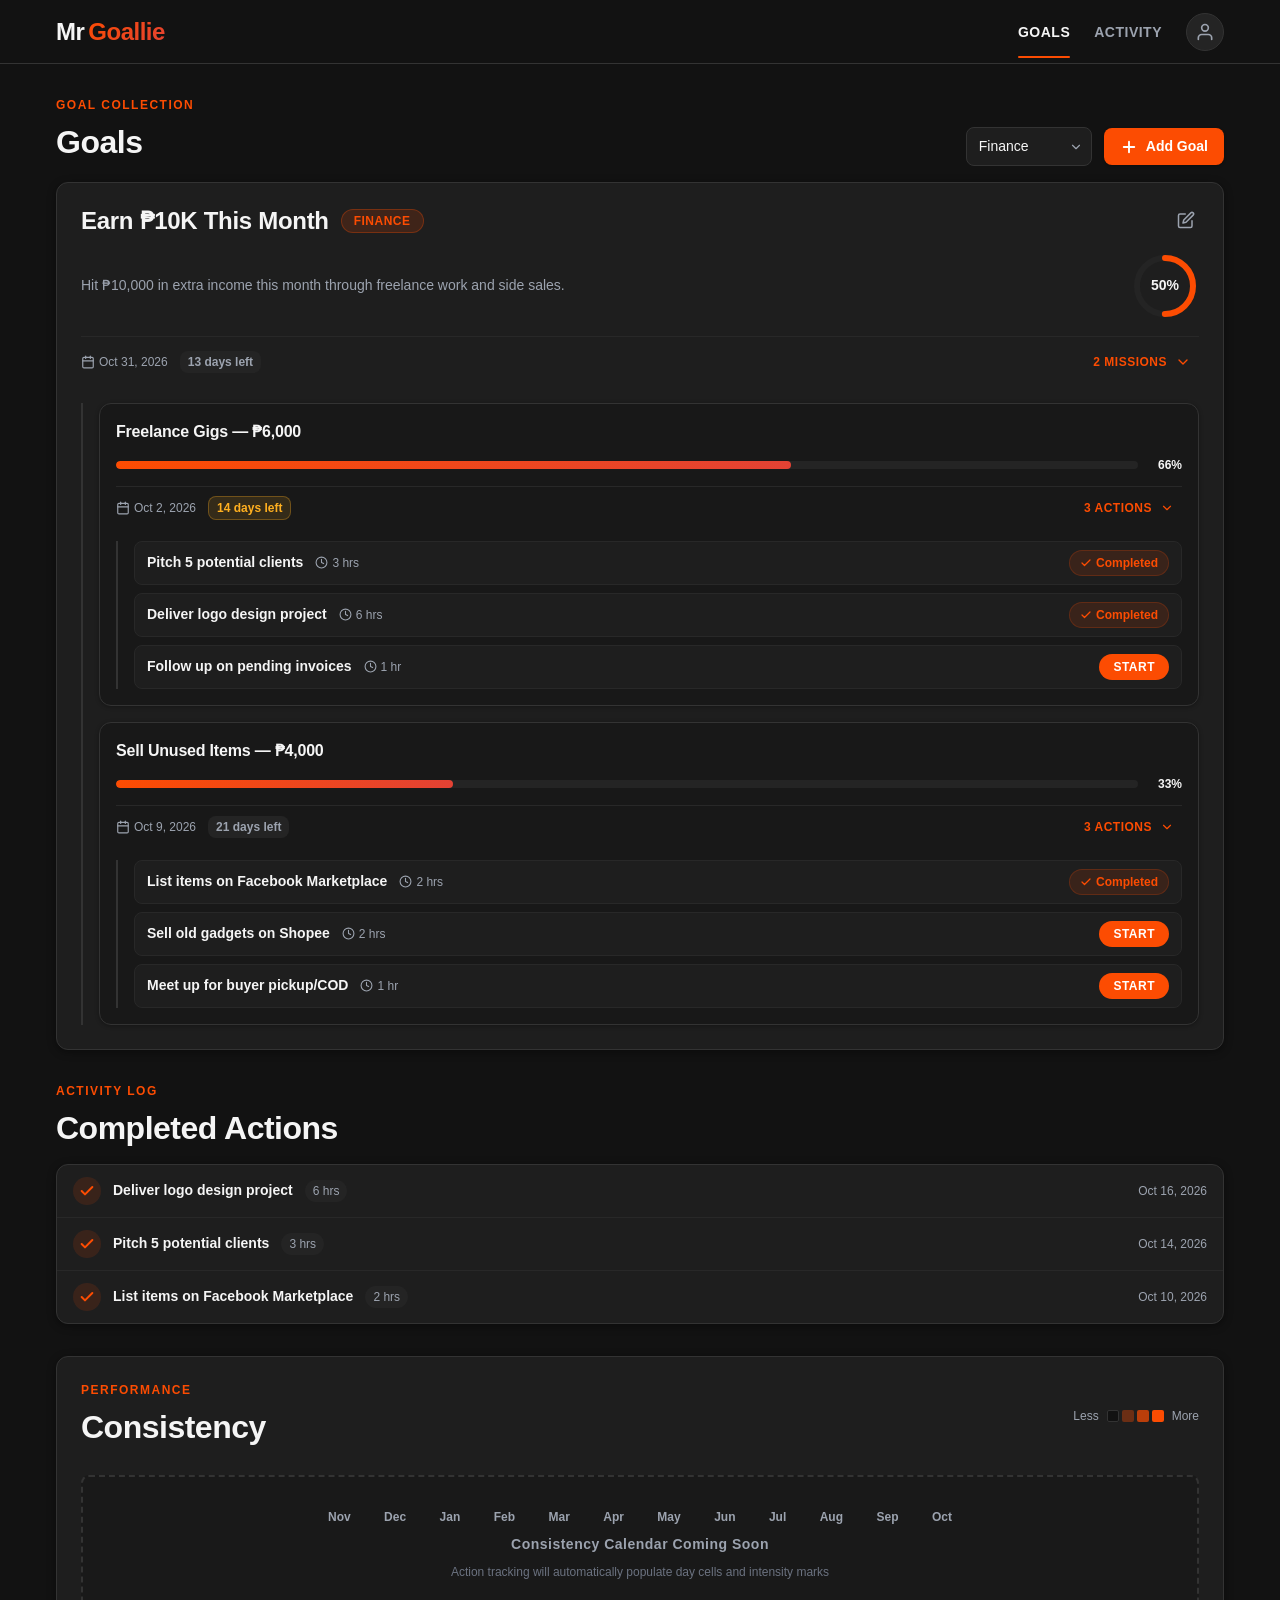
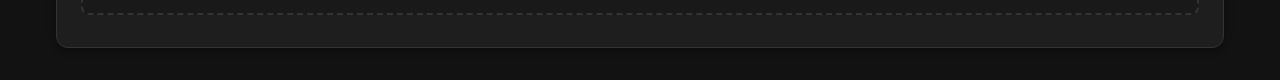
==== index.html @ 3c05c083 "Initial Commit: Vibe Coded UI Design using Antigravity" ====
<!DOCTYPE html>
<html lang="en">
<head>
  <meta charset="UTF-8">
  <meta name="viewport" content="width=device-width, initial-scale=1.0">
  <title>Mr Goallie — Athletic Goal Tracking &amp; Planning</title>
  <link rel="stylesheet" href="css/styles.css">
</head>
<body>

  <!-- Top Sticky Navigation Bar -->
  <header class="site-header">
    <div class="nav-container">
      <a href="index.html" class="brand-logo" aria-label="Mr Goallie Home">
        Mr <span class="brand-gradient">Goallie</span>
      </a>

      <div class="nav-right">
        <nav aria-label="Primary Navigation">
          <ul class="nav-links">
            <li><a href="index.html" class="nav-link active" aria-current="page">Goals</a></li>
            <li><a href="#activity-section" class="nav-link">Activity</a></li>
          </ul>
        </nav>
        <a href="#profile" class="profile-btn" aria-label="User Profile">
          <svg width="20" height="20" viewBox="0 0 24 24" fill="none" stroke="currentColor" stroke-width="2" stroke-linecap="round" stroke-linejoin="round" aria-hidden="true">
            <path d="M20 21v-2a4 4 0 0 0-4-4H8a4 4 0 0 0-4 4v2"></path>
            <circle cx="12" cy="7" r="4"></circle>
          </svg>
        </a>
      </div>
    </div>
  </header>

  <main class="main-layout">
    
    <!-- 1. Goal Collection Section -->
    <section class="goals-section" aria-labelledby="goals-heading">
      <div class="section-header-row">
        <div class="header-left">
          <span class="section-tag">Goal Collection</span>
          <h1 id="goals-heading" class="section-title">Goals</h1>
        </div>

        <div class="filter-actions-row">
          <div class="category-select-wrapper">
            <label for="category-filter" class="visually-hidden">Filter by Category</label>
            <select id="category-filter" class="category-select" aria-label="Filter goals by category">
              <option value="all">All Categories</option>
              <option value="health">Health</option>
              <option value="career">Career</option>
              <option value="finance" selected>Finance</option>
              <option value="learning">Learning</option>
              <option value="personal">Personal</option>
            </select>
          </div>

          <a href="goalForm.html" class="btn-primary">
            <svg width="18" height="18" viewBox="0 0 24 24" fill="none" stroke="currentColor" stroke-width="2.5" stroke-linecap="round" stroke-linejoin="round" aria-hidden="true">
              <line x1="12" y1="5" x2="12" y2="19"></line>
              <line x1="5" y1="12" x2="19" y2="12"></line>
            </svg>
            <span>Add Goal</span>
          </a>
        </div>
      </div>

      <!-- Goals Responsive Grid -->
      <div class="goals-grid">

        <!-- MOCKUP DATA START — remove this block when real goal data is wired up -->
        <article class="goal-card mock-data" aria-labelledby="mock-goal-title">
          <!-- Top Row: Title, Category pill, Edit pencil -->
          <div class="goal-card-header">
            <div class="goal-title-group">
              <h2 id="mock-goal-title" class="goal-title">Earn ₱10K This Month</h2>
              <span class="category-pill">Finance</span>
            </div>
            <a href="goalForm.html" class="icon-btn" aria-label="Edit goal 'Earn ₱10K This Month'">
              <svg width="18" height="18" viewBox="0 0 24 24" fill="none" stroke="currentColor" stroke-width="2" stroke-linecap="round" stroke-linejoin="round" aria-hidden="true">
                <path d="M11 4H4a2 2 0 0 0-2 2v14a2 2 0 0 0 2 2h14a2 2 0 0 0 2-2v-7"></path>
                <path d="M18.5 2.5a2.121 2.121 0 0 1 3 3L12 15l-4 1 1-4 9.5-9.5z"></path>
              </svg>
            </a>
          </div>

          <!-- Middle Row: Description & Circular Progress Ring (50%) -->
          <div class="goal-card-body">
            <p class="goal-description">
              Hit ₱10,000 in extra income this month through freelance work and side sales.
            </p>
            <div class="progress-ring-container" aria-label="Goal progress: 50%">
              <svg class="progress-ring-svg" viewBox="0 0 68 68" aria-hidden="true">
                <circle class="progress-ring-track" cx="34" cy="34" r="28"></circle>
                <!-- Circumference = 2 * PI * 28 = ~175.929; 50% dashoffset = 87.96 -->
                <circle class="progress-ring-fill" cx="34" cy="34" r="28" stroke-dasharray="175.93" stroke-dashoffset="87.96"></circle>
              </svg>
              <span class="progress-ring-text">50%</span>
            </div>
          </div>

          <!-- Bottom Row: Meta (Deadline, Days Remaining, Expand Toggle) -->
          <div class="goal-card-footer">
            <div class="meta-group">
              <span class="meta-item">
                <svg width="14" height="14" viewBox="0 0 24 24" fill="none" stroke="currentColor" stroke-width="2" stroke-linecap="round" stroke-linejoin="round" aria-hidden="true">
                  <rect x="3" y="4" width="18" height="18" rx="2" ry="2"></rect>
                  <line x1="16" y1="2" x2="16" y2="6"></line>
                  <line x1="8" y1="2" x2="8" y2="6"></line>
                  <line x1="3" y1="10" x2="21" y2="10"></line>
                </svg>
                <span>Oct 31, 2026</span>
              </span>
              <span class="badge-days">13 days left</span>
            </div>

            <button type="button" class="expand-toggle-btn" data-toggle="goal-1-missions" aria-expanded="true" aria-controls="goal-1-missions">
              <span>2 Missions</span>
              <svg width="16" height="16" viewBox="0 0 24 24" fill="none" stroke="currentColor" stroke-width="2" stroke-linecap="round" stroke-linejoin="round" aria-hidden="true">
                <polyline points="6 9 12 15 18 9"></polyline>
              </svg>
            </button>
          </div>

          <!-- Nested Missions Container (Indented, connecting left border) -->
          <div id="goal-1-missions" class="missions-container expandable expanded">

            <!-- Mission 1 Card (Medium Size) -->
            <div class="mission-card" aria-labelledby="mission-1-title">
              <div class="mission-header">
                <h3 id="mission-1-title" class="mission-title">Freelance Gigs — ₱6,000</h3>
              </div>

              <!-- Linear Progress Bar (66%) -->
              <div class="progress-bar-container" aria-label="Mission progress: 66%">
                <div class="progress-track" role="progressbar" aria-valuenow="66" aria-valuemin="0" aria-valuemax="100">
                  <div class="progress-fill" style="width: 66%;"></div>
                </div>
                <span class="progress-percent-label">66%</span>
              </div>

              <div class="mission-footer">
                <div class="meta-group">
                  <span class="meta-item">
                    <svg width="14" height="14" viewBox="0 0 24 24" fill="none" stroke="currentColor" stroke-width="2" stroke-linecap="round" stroke-linejoin="round" aria-hidden="true">
                      <rect x="3" y="4" width="18" height="18" rx="2" ry="2"></rect>
                      <line x1="16" y1="2" x2="16" y2="6"></line>
                      <line x1="8" y1="2" x2="8" y2="6"></line>
                      <line x1="3" y1="10" x2="21" y2="10"></line>
                    </svg>
                    <span>Oct 2, 2026</span>
                  </span>
                  <span class="badge-days warning">14 days left</span>
                </div>

                <button type="button" class="expand-toggle-btn" data-toggle="mission-1-actions" aria-expanded="true" aria-controls="mission-1-actions">
                  <span>3 Actions</span>
                  <svg width="14" height="14" viewBox="0 0 24 24" fill="none" stroke="currentColor" stroke-width="2" stroke-linecap="round" stroke-linejoin="round" aria-hidden="true">
                    <polyline points="6 9 12 15 18 9"></polyline>
                  </svg>
                </button>
              </div>

              <!-- Actions Container nested under Mission 1 -->
              <div id="mission-1-actions" class="actions-container expandable expanded">
                
                <!-- Action 1: Completed -->
                <div class="action-card">
                  <div class="action-info">
                    <h4 class="action-title">Pitch 5 potential clients</h4>
                    <span class="action-duration">
                      <svg width="13" height="13" viewBox="0 0 24 24" fill="none" stroke="currentColor" stroke-width="2" stroke-linecap="round" stroke-linejoin="round" aria-hidden="true">
                        <circle cx="12" cy="12" r="10"></circle>
                        <polyline points="12 6 12 12 16 14"></polyline>
                      </svg>
                      <span>3 hrs</span>
                    </span>
                  </div>
                  <div class="action-status-group">
                    <span class="action-completed-pill">
                      <svg width="12" height="12" viewBox="0 0 24 24" fill="none" stroke="currentColor" stroke-width="2.5" stroke-linecap="round" stroke-linejoin="round" aria-hidden="true">
                        <polyline points="20 6 9 17 4 12"></polyline>
                      </svg>
                      <span>Completed</span>
                    </span>
                  </div>
                </div>

                <!-- Action 2: Completed -->
                <div class="action-card">
                  <div class="action-info">
                    <h4 class="action-title">Deliver logo design project</h4>
                    <span class="action-duration">
                      <svg width="13" height="13" viewBox="0 0 24 24" fill="none" stroke="currentColor" stroke-width="2" stroke-linecap="round" stroke-linejoin="round" aria-hidden="true">
                        <circle cx="12" cy="12" r="10"></circle>
                        <polyline points="12 6 12 12 16 14"></polyline>
                      </svg>
                      <span>6 hrs</span>
                    </span>
                  </div>
                  <div class="action-status-group">
                    <span class="action-completed-pill">
                      <svg width="12" height="12" viewBox="0 0 24 24" fill="none" stroke="currentColor" stroke-width="2.5" stroke-linecap="round" stroke-linejoin="round" aria-hidden="true">
                        <polyline points="20 6 9 17 4 12"></polyline>
                      </svg>
                      <span>Completed</span>
                    </span>
                  </div>
                </div>

                <!-- Action 3: Not Started -->
                <div class="action-card">
                  <div class="action-info">
                    <h4 class="action-title">Follow up on pending invoices</h4>
                    <span class="action-duration">
                      <svg width="13" height="13" viewBox="0 0 24 24" fill="none" stroke="currentColor" stroke-width="2" stroke-linecap="round" stroke-linejoin="round" aria-hidden="true">
                        <circle cx="12" cy="12" r="10"></circle>
                        <polyline points="12 6 12 12 16 14"></polyline>
                      </svg>
                      <span>1 hr</span>
                    </span>
                  </div>
                  <div class="action-status-group">
                    <button type="button" class="btn-start-action">Start</button>
                  </div>
                </div>

              </div>
            </div>

            <!-- Mission 2 Card (Medium Size) -->
            <div class="mission-card" aria-labelledby="mission-2-title">
              <div class="mission-header">
                <h3 id="mission-2-title" class="mission-title">Sell Unused Items — ₱4,000</h3>
              </div>

              <!-- Linear Progress Bar (33%) -->
              <div class="progress-bar-container" aria-label="Mission progress: 33%">
                <div class="progress-track" role="progressbar" aria-valuenow="33" aria-valuemin="0" aria-valuemax="100">
                  <div class="progress-fill" style="width: 33%;"></div>
                </div>
                <span class="progress-percent-label">33%</span>
              </div>

              <div class="mission-footer">
                <div class="meta-group">
                  <span class="meta-item">
                    <svg width="14" height="14" viewBox="0 0 24 24" fill="none" stroke="currentColor" stroke-width="2" stroke-linecap="round" stroke-linejoin="round" aria-hidden="true">
                      <rect x="3" y="4" width="18" height="18" rx="2" ry="2"></rect>
                      <line x1="16" y1="2" x2="16" y2="6"></line>
                      <line x1="8" y1="2" x2="8" y2="6"></line>
                      <line x1="3" y1="10" x2="21" y2="10"></line>
                    </svg>
                    <span>Oct 9, 2026</span>
                  </span>
                  <span class="badge-days">21 days left</span>
                </div>

                <button type="button" class="expand-toggle-btn" data-toggle="mission-2-actions" aria-expanded="true" aria-controls="mission-2-actions">
                  <span>3 Actions</span>
                  <svg width="14" height="14" viewBox="0 0 24 24" fill="none" stroke="currentColor" stroke-width="2" stroke-linecap="round" stroke-linejoin="round" aria-hidden="true">
                    <polyline points="6 9 12 15 18 9"></polyline>
                  </svg>
                </button>
              </div>

              <!-- Actions Container nested under Mission 2 -->
              <div id="mission-2-actions" class="actions-container expandable expanded">
                
                <!-- Action 1: Completed -->
                <div class="action-card">
                  <div class="action-info">
                    <h4 class="action-title">List items on Facebook Marketplace</h4>
                    <span class="action-duration">
                      <svg width="13" height="13" viewBox="0 0 24 24" fill="none" stroke="currentColor" stroke-width="2" stroke-linecap="round" stroke-linejoin="round" aria-hidden="true">
                        <circle cx="12" cy="12" r="10"></circle>
                        <polyline points="12 6 12 12 16 14"></polyline>
                      </svg>
                      <span>2 hrs</span>
                    </span>
                  </div>
                  <div class="action-status-group">
                    <span class="action-completed-pill">
                      <svg width="12" height="12" viewBox="0 0 24 24" fill="none" stroke="currentColor" stroke-width="2.5" stroke-linecap="round" stroke-linejoin="round" aria-hidden="true">
                        <polyline points="20 6 9 17 4 12"></polyline>
                      </svg>
                      <span>Completed</span>
                    </span>
                  </div>
                </div>

                <!-- Action 2: Not Started -->
                <div class="action-card">
                  <div class="action-info">
                    <h4 class="action-title">Sell old gadgets on Shopee</h4>
                    <span class="action-duration">
                      <svg width="13" height="13" viewBox="0 0 24 24" fill="none" stroke="currentColor" stroke-width="2" stroke-linecap="round" stroke-linejoin="round" aria-hidden="true">
                        <circle cx="12" cy="12" r="10"></circle>
                        <polyline points="12 6 12 12 16 14"></polyline>
                      </svg>
                      <span>2 hrs</span>
                    </span>
                  </div>
                  <div class="action-status-group">
                    <button type="button" class="btn-start-action">Start</button>
                  </div>
                </div>

                <!-- Action 3: Not Started -->
                <div class="action-card">
                  <div class="action-info">
                    <h4 class="action-title">Meet up for buyer pickup/COD</h4>
                    <span class="action-duration">
                      <svg width="13" height="13" viewBox="0 0 24 24" fill="none" stroke="currentColor" stroke-width="2" stroke-linecap="round" stroke-linejoin="round" aria-hidden="true">
                        <circle cx="12" cy="12" r="10"></circle>
                        <polyline points="12 6 12 12 16 14"></polyline>
                      </svg>
                      <span>1 hr</span>
                    </span>
                  </div>
                  <div class="action-status-group">
                    <button type="button" class="btn-start-action">Start</button>
                  </div>
                </div>

              </div>
            </div>

          </div>
        </article>
        <!-- MOCKUP DATA END -->

      </div>
    </section>

    <!-- 2. Action Collection / Activity Log Section -->
    <section id="activity-section" class="activity-section" aria-labelledby="activity-heading">
      <div class="header-left">
        <span class="section-tag">Activity Log</span>
        <h2 id="activity-heading" class="section-title">Completed Actions</h2>
      </div>

      <div class="activity-list" role="list">
        <!-- 1. Deliver logo design project -->
        <div class="activity-row" role="listitem">
          <div class="activity-left">
            <span class="activity-icon" aria-hidden="true">
              <svg width="16" height="16" viewBox="0 0 24 24" fill="none" stroke="currentColor" stroke-width="3" stroke-linecap="round" stroke-linejoin="round">
                <polyline points="20 6 9 17 4 12"></polyline>
              </svg>
            </span>
            <span class="activity-title">Deliver logo design project</span>
            <span class="activity-duration-badge">6 hrs</span>
          </div>
          <time class="activity-date" datetime="2026-10-16">Oct 16, 2026</time>
        </div>

        <!-- 2. Pitch 5 potential clients -->
        <div class="activity-row" role="listitem">
          <div class="activity-left">
            <span class="activity-icon" aria-hidden="true">
              <svg width="16" height="16" viewBox="0 0 24 24" fill="none" stroke="currentColor" stroke-width="3" stroke-linecap="round" stroke-linejoin="round">
                <polyline points="20 6 9 17 4 12"></polyline>
              </svg>
            </span>
            <span class="activity-title">Pitch 5 potential clients</span>
            <span class="activity-duration-badge">3 hrs</span>
          </div>
          <time class="activity-date" datetime="2026-10-14">Oct 14, 2026</time>
        </div>

        <!-- 3. List items on Facebook Marketplace -->
        <div class="activity-row" role="listitem">
          <div class="activity-left">
            <span class="activity-icon" aria-hidden="true">
              <svg width="16" height="16" viewBox="0 0 24 24" fill="none" stroke="currentColor" stroke-width="3" stroke-linecap="round" stroke-linejoin="round">
                <polyline points="20 6 9 17 4 12"></polyline>
              </svg>
            </span>
            <span class="activity-title">List items on Facebook Marketplace</span>
            <span class="activity-duration-badge">2 hrs</span>
          </div>
          <time class="activity-date" datetime="2026-10-10">Oct 10, 2026</time>
        </div>
      </div>
    </section>

    <!-- 3. Consistency Calendar (Empty Placeholder Frame & Legend) -->
    <section class="calendar-section" aria-labelledby="calendar-heading">
      <div class="calendar-card">
        <div class="calendar-header-row">
          <div class="header-left">
            <span class="section-tag">Performance</span>
            <h2 id="calendar-heading" class="section-title">Consistency</h2>
          </div>

          <div class="calendar-legend" aria-label="Consistency intensity scale">
            <span>Less</span>
            <div class="legend-scale" aria-hidden="true">
              <span class="legend-box intensity-0" title="0 actions"></span>
              <span class="legend-box intensity-1" title="1 action"></span>
              <span class="legend-box intensity-2" title="2-3 actions"></span>
              <span class="legend-box intensity-3" title="4+ actions"></span>
            </div>
            <span>More</span>
          </div>
        </div>

        <!-- Empty Placeholder Container -->
        <div class="calendar-placeholder-container">
          <div class="calendar-placeholder-frame">
            <div class="calendar-months-mock" aria-hidden="true">
              <span>Nov</span>
              <span>Dec</span>
              <span>Jan</span>
              <span>Feb</span>
              <span>Mar</span>
              <span>Apr</span>
              <span>May</span>
              <span>Jun</span>
              <span>Jul</span>
              <span>Aug</span>
              <span>Sep</span>
              <span>Oct</span>
            </div>
            <p class="calendar-placeholder-text">Consistency Calendar Coming Soon</p>
            <p class="calendar-placeholder-subtext">Action tracking will automatically populate day cells and intensity marks</p>
          </div>
        </div>
      </div>
    </section>

  </main>

</body>
</html>
---- css/styles.css ----
/* ==========================================================================
   Mr Goallie — Design System & Stylesheet
   Strava-inspired athletic, data-forward dark UI
   ========================================================================== */

:root {
  /* Colors */
  --bg-color: #121212;
  --surface-card: #1E1E1E;
  --surface-nested: #181818;
  --surface-nested-subtle: #242424;
  --surface-input: #161616;
  --surface-hover: #262626;

  --color-primary: #FC4C02;
  --color-primary-accent: #E34234;
  --color-primary-glow: rgba(252, 76, 2, 0.25);
  
  --color-text-primary: #F5F5F5;
  --color-text-muted: #9CA3AF;
  --color-border: #333333;
  --color-border-subtle: #282828;
  --color-warning: #FFB020;
  --color-warning-bg: rgba(255, 176, 32, 0.12);
  --color-success: #FC4C02;
  --color-success-bg: rgba(252, 76, 2, 0.12);

  /* Typography */
  --font-stack: -apple-system, "Segoe UI", Roboto, Helvetica, Arial, sans-serif;
  --text-xs: 12px;
  --text-sm: 14px;
  --text-base: 16px;
  --text-lg: 20px;
  --text-xl: 24px;
  --text-2xl: 32px;

  /* Spacing */
  --space-1: 4px;
  --space-2: 8px;
  --space-3: 12px;
  --space-4: 16px;
  --space-6: 24px;
  --space-8: 32px;

  /* Radii */
  --radius-sm: 8px;
  --radius-md: 12px;
  --radius-full: 999px;

  /* Elevation */
  --card-shadow: 0 2px 8px rgba(0, 0, 0, 0.4);
  --focus-ring: 0 0 0 2px #121212, 0 0 0 4px #FC4C02;
}

/* --------------------------------------------------------------------------
   Modern Reset & Base Styles
   -------------------------------------------------------------------------- */
*, *::before, *::after {
  box-sizing: border-box;
  margin: 0;
  padding: 0;
}

html {
  font-size: 16px;
  color-scheme: dark;
  scroll-behavior: smooth;
}

body {
  min-height: 100vh;
  background-color: var(--bg-color);
  color: var(--color-text-primary);
  font-family: var(--font-stack);
  font-size: var(--text-base);
  line-height: 1.5;
  -webkit-font-smoothing: antialiased;
  -moz-osx-font-smoothing: grayscale;
}

a {
  color: inherit;
  text-decoration: none;
}

button, input, select, textarea {
  font: inherit;
  color: inherit;
}

button {
  cursor: pointer;
  border: none;
  background: none;
}

/* Accessible hidden utility */
.visually-hidden {
  position: absolute !important;
  width: 1px !important;
  height: 1px !important;
  padding: 0 !important;
  margin: -1px !important;
  overflow: hidden !important;
  clip: rect(0, 0, 0, 0) !important;
  white-space: nowrap !important;
  border: 0 !important;
}

/* --------------------------------------------------------------------------
   Header & Sticky Nav Bar (~64px)
   -------------------------------------------------------------------------- */
.site-header {
  position: sticky;
  top: 0;
  z-index: 100;
  height: 64px;
  background-color: #121212;
  border-bottom: 1px solid var(--color-border);
  display: flex;
  align-items: center;
}

.nav-container {
  width: 100%;
  max-width: 1200px;
  margin: 0 auto;
  padding: 0 var(--space-4);
  display: flex;
  align-items: center;
  justify-content: space-between;
}

.brand-logo {
  font-size: var(--text-xl);
  font-weight: 800;
  letter-spacing: -0.5px;
  color: var(--color-text-primary);
  display: flex;
  align-items: center;
  gap: 4px;
}

.brand-gradient {
  background: linear-gradient(135deg, var(--color-primary), var(--color-primary-accent));
  -webkit-background-clip: text;
  -webkit-text-fill-color: transparent;
}

.nav-right {
  display: flex;
  align-items: center;
  gap: var(--space-6);
}

.nav-links {
  display: flex;
  align-items: center;
  gap: var(--space-6);
  list-style: none;
}

.nav-link {
  font-size: var(--text-sm);
  font-weight: 600;
  color: var(--color-text-muted);
  text-transform: uppercase;
  letter-spacing: 0.5px;
  padding: var(--space-2) 0;
  position: relative;
  transition: color 0.15s ease;
}

.nav-link:hover {
  color: var(--color-text-primary);
}

.nav-link.active {
  color: var(--color-text-primary);
}

.nav-link.active::after {
  content: "";
  position: absolute;
  bottom: -10px;
  left: 0;
  right: 0;
  height: 2px;
  background-color: var(--color-primary);
  border-radius: var(--radius-full);
}

.profile-btn {
  display: inline-flex;
  align-items: center;
  justify-content: center;
  width: 38px;
  height: 38px;
  border-radius: var(--radius-full);
  background-color: var(--surface-nested-subtle);
  border: 1px solid var(--color-border);
  color: var(--color-text-muted);
  transition: border-color 0.15s ease, color 0.15s ease;
}

.profile-btn:hover {
  border-color: var(--color-primary);
  color: var(--color-text-primary);
}

/* --------------------------------------------------------------------------
   Layout & Dashboard Container
   -------------------------------------------------------------------------- */
.main-layout {
  max-width: 1200px;
  margin: 0 auto;
  padding: var(--space-8) var(--space-4) var(--space-8);
  display: flex;
  flex-direction: column;
  gap: var(--space-8);
}

/* Section Header Typography */
.section-tag {
  font-size: var(--text-xs);
  font-weight: 700;
  text-transform: uppercase;
  letter-spacing: 1.5px;
  color: var(--color-primary);
  margin-bottom: var(--space-1);
}

.section-title {
  font-size: var(--text-2xl);
  font-weight: 800;
  letter-spacing: -0.5px;
  color: var(--color-text-primary);
}

/* --------------------------------------------------------------------------
   Goal Collection Section & Filters
   -------------------------------------------------------------------------- */
.goals-section {
  display: flex;
  flex-direction: column;
  gap: var(--space-4);
}

.section-header-row {
  display: flex;
  align-items: flex-end;
  justify-content: space-between;
  gap: var(--space-4);
  flex-wrap: wrap;
}

.header-left {
  display: flex;
  flex-direction: column;
}

.filter-actions-row {
  display: flex;
  align-items: center;
  gap: var(--space-3);
  flex-wrap: wrap;
}

.category-select-wrapper {
  position: relative;
  display: inline-block;
}

.category-select {
  background-color: var(--surface-card);
  border: 1px solid var(--color-border);
  color: var(--color-text-primary);
  font-size: var(--text-sm);
  font-weight: 500;
  padding: 8px var(--space-6) 8px var(--space-3);
  border-radius: var(--radius-sm);
  outline: none;
  appearance: none;
  background-image: url("data:image/svg+xml,%3Csvg xmlns='http://www.w3.org/2000/svg' width='16' height='16' viewBox='0 0 24 24' fill='none' stroke='%239CA3AF' stroke-width='2' stroke-linecap='round' stroke-linejoin='round'%3E%3Cpolyline points='6 9 12 15 18 9'%3E%3C/polyline%3E%3C/svg%3E");
  background-repeat: no-repeat;
  background-position: right 8px center;
  background-size: 14px;
  cursor: pointer;
  transition: border-color 0.15s ease;
}

.category-select:focus {
  border-color: var(--color-primary);
}

/* Primary Button */
.btn-primary {
  display: inline-flex;
  align-items: center;
  justify-content: center;
  gap: var(--space-2);
  background-color: var(--color-primary);
  color: #FFFFFF;
  font-size: var(--text-sm);
  font-weight: 700;
  padding: 8px var(--space-4);
  border-radius: var(--radius-sm);
  text-decoration: none;
  box-shadow: 0 1px 3px rgba(0,0,0,0.3);
  transition: background-color 0.15s ease, transform 0.1s ease;
}

.btn-primary:hover {
  background-color: var(--color-primary-accent);
}

.btn-primary:active {
  transform: scale(0.98);
}

/* Goals Grid */
.goals-grid {
  display: grid;
  grid-template-columns: 1fr;
  gap: var(--space-6);
}

/* --------------------------------------------------------------------------
   Card Hierarchy: Goal -> Mission -> Action
   Decreasing card size, padding, weight and indented connecting line
   -------------------------------------------------------------------------- */

/* 1. Goal Card (Largest) */
.goal-card {
  background-color: var(--surface-card);
  border: 1px solid var(--color-border);
  border-radius: var(--radius-md);
  padding: var(--space-6);
  box-shadow: var(--card-shadow);
  display: flex;
  flex-direction: column;
  gap: var(--space-4);
  position: relative;
}

.goal-card-header {
  display: flex;
  align-items: flex-start;
  justify-content: space-between;
  gap: var(--space-4);
}

.goal-title-group {
  display: flex;
  align-items: center;
  gap: var(--space-3);
  flex-wrap: wrap;
}

.goal-title {
  font-size: var(--text-xl);
  font-weight: 800;
  color: var(--color-text-primary);
  letter-spacing: -0.3px;
  line-height: 1.2;
}

/* Category Pill */
.category-pill {
  display: inline-flex;
  align-items: center;
  font-size: var(--text-xs);
  font-weight: 700;
  text-transform: uppercase;
  letter-spacing: 0.5px;
  padding: 2px var(--space-3);
  border-radius: var(--radius-full);
  background-color: rgba(252, 76, 2, 0.15);
  color: var(--color-primary);
  border: 1px solid rgba(252, 76, 2, 0.3);
}

.icon-btn {
  display: inline-flex;
  align-items: center;
  justify-content: center;
  color: var(--color-text-muted);
  padding: var(--space-1);
  border-radius: var(--radius-sm);
  transition: color 0.15s ease, background-color 0.15s ease;
}

.icon-btn:hover {
  color: var(--color-text-primary);
  background-color: var(--surface-hover);
}

/* Goal Card Middle */
.goal-card-body {
  display: flex;
  align-items: center;
  justify-content: space-between;
  gap: var(--space-6);
}

.goal-description {
  color: var(--color-text-muted);
  font-size: var(--text-sm);
  line-height: 1.5;
  display: -webkit-box;
  -webkit-line-clamp: 2;
  -webkit-box-orient: vertical;
  overflow: hidden;
  max-width: 650px;
}

/* Circular Progress Ring */
.progress-ring-container {
  position: relative;
  width: 68px;
  height: 68px;
  flex-shrink: 0;
  display: flex;
  align-items: center;
  justify-content: center;
}

.progress-ring-svg {
  width: 100%;
  height: 100%;
  transform: rotate(-90deg);
}

.progress-ring-track {
  fill: none;
  stroke: var(--surface-nested-subtle);
  stroke-width: 6;
}

.progress-ring-fill {
  fill: none;
  stroke: var(--color-primary);
  stroke-width: 6;
  stroke-linecap: round;
  transition: stroke-dashoffset 0.4s ease;
}

.progress-ring-text {
  position: absolute;
  font-size: var(--text-sm);
  font-weight: 800;
  color: var(--color-text-primary);
}

/* Goal Card Bottom Meta & Toggles */
.goal-card-footer {
  display: flex;
  align-items: center;
  justify-content: space-between;
  flex-wrap: wrap;
  gap: var(--space-3);
  padding-top: var(--space-3);
  border-top: 1px solid var(--color-border-subtle);
}

.meta-group {
  display: flex;
  align-items: center;
  gap: var(--space-3);
  flex-wrap: wrap;
}

.meta-item {
  display: inline-flex;
  align-items: center;
  gap: var(--space-1);
  font-size: var(--text-xs);
  color: var(--color-text-muted);
  font-weight: 500;
}

.badge-days {
  display: inline-flex;
  align-items: center;
  font-size: var(--text-xs);
  font-weight: 700;
  padding: 2px var(--space-2);
  border-radius: var(--radius-sm);
  background-color: var(--surface-nested-subtle);
  color: var(--color-text-muted);
}

.badge-days.warning {
  background-color: var(--color-warning-bg);
  color: var(--color-warning);
  border: 1px solid rgba(255, 176, 32, 0.3);
}

.expand-toggle-btn {
  display: inline-flex;
  align-items: center;
  gap: var(--space-2);
  font-size: var(--text-xs);
  font-weight: 700;
  text-transform: uppercase;
  letter-spacing: 0.5px;
  color: var(--color-primary);
  padding: var(--space-1) var(--space-2);
  border-radius: var(--radius-sm);
  transition: background-color 0.15s ease;
}

.expand-toggle-btn:hover {
  background-color: rgba(252, 76, 2, 0.1);
}

.expand-toggle-btn svg {
  transition: transform 0.2s ease;
}

/* --------------------------------------------------------------------------
   Expandable Container & Nested Missions
   -------------------------------------------------------------------------- */
.expandable {
  display: none;
}

.expandable.expanded {
  display: flex;
  flex-direction: column;
}

/* Missions container nested under Goal Card */
.missions-container {
  display: flex;
  flex-direction: column;
  gap: var(--space-4);
  padding-left: var(--space-4);
  margin-top: var(--space-3);
  border-left: 2px solid var(--color-border);
}

/* 2. Mission Card (Medium) */
.mission-card {
  background-color: var(--surface-nested);
  border: 1px solid var(--color-border);
  border-radius: var(--radius-md);
  padding: var(--space-4);
  display: flex;
  flex-direction: column;
  gap: var(--space-3);
  box-shadow: 0 1px 4px rgba(0,0,0,0.3);
}

.mission-header {
  display: flex;
  align-items: center;
  justify-content: space-between;
  gap: var(--space-3);
}

.mission-title {
  font-size: var(--text-base);
  font-weight: 700;
  color: var(--color-text-primary);
  letter-spacing: -0.2px;
}

/* Linear Progress Bar with % Label */
.progress-bar-container {
  display: flex;
  align-items: center;
  gap: var(--space-3);
}

.progress-track {
  flex: 1;
  height: 8px;
  background-color: var(--surface-nested-subtle);
  border-radius: var(--radius-full);
  overflow: hidden;
  position: relative;
}

.progress-fill {
  height: 100%;
  background: linear-gradient(90deg, var(--color-primary), var(--color-primary-accent));
  border-radius: var(--radius-full);
}

.progress-percent-label {
  font-size: var(--text-xs);
  font-weight: 700;
  color: var(--color-text-primary);
  min-width: 32px;
  text-align: right;
}

.mission-footer {
  display: flex;
  align-items: center;
  justify-content: space-between;
  flex-wrap: wrap;
  gap: var(--space-2);
  padding-top: var(--space-2);
  border-top: 1px solid var(--color-border-subtle);
}

/* --------------------------------------------------------------------------
   Actions Container & Action Cards (Smallest/Most Compact)
   -------------------------------------------------------------------------- */
.actions-container {
  display: flex;
  flex-direction: column;
  gap: var(--space-2);
  padding-left: var(--space-4);
  margin-top: var(--space-2);
  border-left: 2px solid var(--color-border);
}

/* 3. Action Card */
.action-card {
  background-color: var(--surface-card);
  border: 1px solid var(--color-border-subtle);
  border-radius: var(--radius-sm);
  padding: var(--space-2) var(--space-3);
  display: flex;
  align-items: center;
  justify-content: space-between;
  gap: var(--space-3);
}

.action-info {
  display: flex;
  align-items: center;
  gap: var(--space-3);
  flex: 1;
  min-width: 0;
}

.action-title {
  font-size: var(--text-sm);
  font-weight: 600;
  color: var(--color-text-primary);
  white-space: nowrap;
  overflow: hidden;
  text-overflow: ellipsis;
}

.action-duration {
  display: inline-flex;
  align-items: center;
  gap: 4px;
  font-size: var(--text-xs);
  color: var(--color-text-muted);
  flex-shrink: 0;
}

.action-status-group {
  display: flex;
  align-items: center;
  flex-shrink: 0;
}

.btn-start-action {
  font-size: var(--text-xs);
  font-weight: 700;
  padding: 4px 14px;
  border-radius: var(--radius-full);
  background-color: var(--color-primary);
  color: #FFFFFF;
  text-transform: uppercase;
  letter-spacing: 0.5px;
  transition: background-color 0.15s ease;
}

.btn-start-action:hover {
  background-color: var(--color-primary-accent);
}

.action-completed-pill {
  display: inline-flex;
  align-items: center;
  gap: 4px;
  font-size: var(--text-xs);
  font-weight: 700;
  color: var(--color-primary);
  background-color: var(--color-success-bg);
  padding: 3px 10px;
  border-radius: var(--radius-full);
  border: 1px solid rgba(252, 76, 2, 0.2);
}

/* --------------------------------------------------------------------------
   Action Collection / Activity Log Section
   -------------------------------------------------------------------------- */
.activity-section {
  display: flex;
  flex-direction: column;
  gap: var(--space-3);
}

.activity-list {
  display: flex;
  flex-direction: column;
  background-color: var(--surface-card);
  border: 1px solid var(--color-border);
  border-radius: var(--radius-md);
  overflow: hidden;
  box-shadow: var(--card-shadow);
}

.activity-row {
  display: flex;
  align-items: center;
  justify-content: space-between;
  gap: var(--space-4);
  padding: var(--space-3) var(--space-4);
  border-bottom: 1px solid var(--color-border-subtle);
  transition: background-color 0.1s ease;
}

.activity-row:last-child {
  border-bottom: none;
}

.activity-left {
  display: flex;
  align-items: center;
  gap: var(--space-3);
  min-width: 0;
}

.activity-icon {
  width: 28px;
  height: 28px;
  border-radius: var(--radius-full);
  background-color: var(--color-success-bg);
  color: var(--color-primary);
  display: flex;
  align-items: center;
  justify-content: center;
  flex-shrink: 0;
}

.activity-title {
  font-size: var(--text-sm);
  font-weight: 600;
  color: var(--color-text-primary);
  white-space: nowrap;
  overflow: hidden;
  text-overflow: ellipsis;
}

.activity-duration-badge {
  font-size: var(--text-xs);
  color: var(--color-text-muted);
  background-color: var(--surface-nested-subtle);
  padding: 2px 8px;
  border-radius: var(--radius-full);
  flex-shrink: 0;
}

.activity-date {
  font-size: var(--text-xs);
  color: var(--color-text-muted);
  white-space: nowrap;
  font-weight: 500;
  text-align: right;
}

/* --------------------------------------------------------------------------
   Consistency Calendar (Placeholder Frame & Legend)
   -------------------------------------------------------------------------- */
.calendar-section {
  display: flex;
  flex-direction: column;
  gap: var(--space-3);
}

.calendar-card {
  background-color: var(--surface-card);
  border: 1px solid var(--color-border);
  border-radius: var(--radius-md);
  padding: var(--space-6);
  box-shadow: var(--card-shadow);
  display: flex;
  flex-direction: column;
  gap: var(--space-6);
}

.calendar-header-row {
  display: flex;
  align-items: center;
  justify-content: space-between;
  flex-wrap: wrap;
  gap: var(--space-3);
}

.calendar-legend {
  display: flex;
  align-items: center;
  gap: var(--space-2);
  font-size: var(--text-xs);
  color: var(--color-text-muted);
}

.legend-scale {
  display: flex;
  align-items: center;
  gap: 3px;
}

.legend-box {
  width: 12px;
  height: 12px;
  border-radius: 2px;
}

.intensity-0 { background-color: #121212; border: 1px solid #333333; }
.intensity-1 { background-color: rgba(252, 76, 2, 0.35); }
.intensity-2 { background-color: rgba(252, 76, 2, 0.7); }
.intensity-3 { background-color: #FC4C02; }

.calendar-placeholder-container {
  overflow-x: auto;
  padding-bottom: var(--space-2);
}

.calendar-placeholder-frame {
  min-width: 680px;
  min-height: 140px;
  border: 2px dashed var(--color-border);
  border-radius: var(--radius-sm);
  display: flex;
  flex-direction: column;
  align-items: center;
  justify-content: center;
  gap: var(--space-2);
  padding: var(--space-6);
  background-color: rgba(0, 0, 0, 0.15);
}

.calendar-placeholder-text {
  font-size: var(--text-sm);
  font-weight: 600;
  color: var(--color-text-muted);
  letter-spacing: 0.5px;
}

.calendar-placeholder-subtext {
  font-size: var(--text-xs);
  color: #6B7280;
}

.calendar-months-mock {
  display: flex;
  justify-content: space-between;
  width: 100%;
  max-width: 640px;
  padding: 0 var(--space-2);
  font-size: var(--text-xs);
  color: var(--color-text-muted);
  font-weight: 600;
}

/* --------------------------------------------------------------------------
   Goal Form Page: goalForm.html
   Google Forms style single-column centered card layout
   -------------------------------------------------------------------------- */
.form-page-layout {
  max-width: 720px;
  margin: 0 auto;
  padding: var(--space-8) var(--space-4);
  display: flex;
  flex-direction: column;
  gap: var(--space-6);
}

.form-card {
  background-color: var(--surface-card);
  border: 1px solid var(--color-border);
  border-top: 6px solid var(--color-primary);
  border-radius: var(--radius-md);
  padding: var(--space-8);
  box-shadow: var(--card-shadow);
  display: flex;
  flex-direction: column;
  gap: var(--space-6);
}

.form-header {
  border-bottom: 1px solid var(--color-border-subtle);
  padding-bottom: var(--space-4);
}

.form-header .section-title {
  margin-top: var(--space-1);
}

.form-section {
  display: flex;
  flex-direction: column;
  gap: var(--space-4);
}

.form-nested-section {
  background-color: var(--surface-nested);
  border: 1px solid var(--color-border);
  border-radius: var(--radius-md);
  padding: var(--space-6);
  margin-top: var(--space-2);
  display: flex;
  flex-direction: column;
  gap: var(--space-4);
  position: relative;
}

.form-nested-sub-section {
  background-color: var(--surface-card);
  border: 1px solid var(--color-border-subtle);
  border-radius: var(--radius-sm);
  padding: var(--space-4);
  margin-top: var(--space-2);
  display: flex;
  flex-direction: column;
  gap: var(--space-4);
}

.nested-section-title {
  font-size: var(--text-base);
  font-weight: 700;
  color: var(--color-text-primary);
  display: flex;
  align-items: center;
  justify-content: space-between;
}

.form-group {
  display: flex;
  flex-direction: column;
  gap: var(--space-2);
}

.form-group-row {
  display: grid;
  grid-template-columns: 1fr 1fr;
  gap: var(--space-4);
}

.form-label {
  font-size: var(--text-sm);
  font-weight: 600;
  color: var(--color-text-primary);
}

.form-label-optional {
  font-size: var(--text-xs);
  color: var(--color-text-muted);
  font-weight: normal;
  margin-left: var(--space-1);
}

.form-input,
.form-select,
.form-textarea {
  background-color: var(--surface-input);
  border: 1px solid var(--color-border);
  border-radius: var(--radius-sm);
  padding: 10px var(--space-3);
  color: var(--color-text-primary);
  font-size: var(--text-sm);
  outline: none;
  transition: border-color 0.15s ease, box-shadow 0.15s ease;
  width: 100%;
}

.form-input:focus,
.form-select:focus,
.form-textarea:focus {
  border-color: var(--color-primary);
  box-shadow: var(--focus-ring);
}

.form-textarea {
  resize: vertical;
  min-height: 80px;
}

.btn-add-repeater {
  align-self: flex-start;
  display: inline-flex;
  align-items: center;
  gap: var(--space-2);
  font-size: var(--text-sm);
  font-weight: 700;
  color: var(--color-primary);
  padding: var(--space-2) var(--space-3);
  border-radius: var(--radius-sm);
  border: 1px dashed rgba(252, 76, 2, 0.5);
  transition: background-color 0.15s ease, border-color 0.15s ease;
}

.btn-add-repeater:hover {
  background-color: rgba(252, 76, 2, 0.1);
  border-color: var(--color-primary);
}

.form-actions-footer {
  display: flex;
  align-items: center;
  justify-content: flex-end;
  gap: var(--space-3);
  margin-top: var(--space-4);
  padding-top: var(--space-6);
  border-top: 1px solid var(--color-border-subtle);
}

.btn-cancel {
  display: inline-flex;
  align-items: center;
  justify-content: center;
  font-size: var(--text-sm);
  font-weight: 600;
  color: var(--color-text-muted);
  padding: 10px var(--space-4);
  border-radius: var(--radius-sm);
  border: 1px solid var(--color-border);
  transition: color 0.15s ease, border-color 0.15s ease;
}

.btn-cancel:hover {
  color: var(--color-text-primary);
  border-color: var(--color-text-muted);
}

.btn-submit {
  display: inline-flex;
  align-items: center;
  justify-content: center;
  font-size: var(--text-sm);
  font-weight: 700;
  background-color: var(--color-primary);
  color: #FFFFFF;
  padding: 10px var(--space-6);
  border-radius: var(--radius-sm);
  box-shadow: 0 2px 6px rgba(252, 76, 2, 0.3);
  transition: background-color 0.15s ease, transform 0.1s ease;
}

.btn-submit:hover {
  background-color: var(--color-primary-accent);
}

.btn-submit:active {
  transform: scale(0.98);
}

/* --------------------------------------------------------------------------
   Responsive Behavior
   - Desktop >=1024px: multi-column goal grid
   - Tablet 640-1023px: single/double column
   - Mobile <640px: single column, collapsed nav, full-width cards
   -------------------------------------------------------------------------- */
@media (min-width: 1024px) {
  .goals-grid {
    grid-template-columns: 1fr; /* Single detailed tree layout for goal cards with missions */
  }
}

@media (max-width: 639px) {
  .site-header {
    height: 56px;
  }

  .main-layout {
    padding: var(--space-4) var(--space-3);
    gap: var(--space-6);
  }

  .nav-right {
    gap: var(--space-3);
  }

  .nav-links {
    gap: var(--space-3);
  }

  .nav-link {
    font-size: var(--text-xs);
  }

  .goal-card {
    padding: var(--space-4);
  }

  .goal-card-header {
    flex-direction: column;
    align-items: flex-start;
  }

  .goal-card-body {
    flex-direction: column-reverse;
    align-items: flex-start;
    gap: var(--space-4);
  }

  .progress-ring-container {
    align-self: center;
  }

  .missions-container,
  .actions-container {
    padding-left: var(--space-2);
  }

  .action-card {
    flex-direction: column;
    align-items: flex-start;
    gap: var(--space-2);
  }

  .action-status-group {
    align-self: flex-end;
  }

  .form-group-row {
    grid-template-columns: 1fr;
  }

  .form-card {
    padding: var(--space-4);
  }
}

/* ===================================================
   MOCKUP-ONLY STYLES — remove this block along with
   the mock Goal Card in index.html when no longer needed
   =================================================== */
.mock-data {
  /* Targeted mockup styling if needed */
}
/* =================================================== */
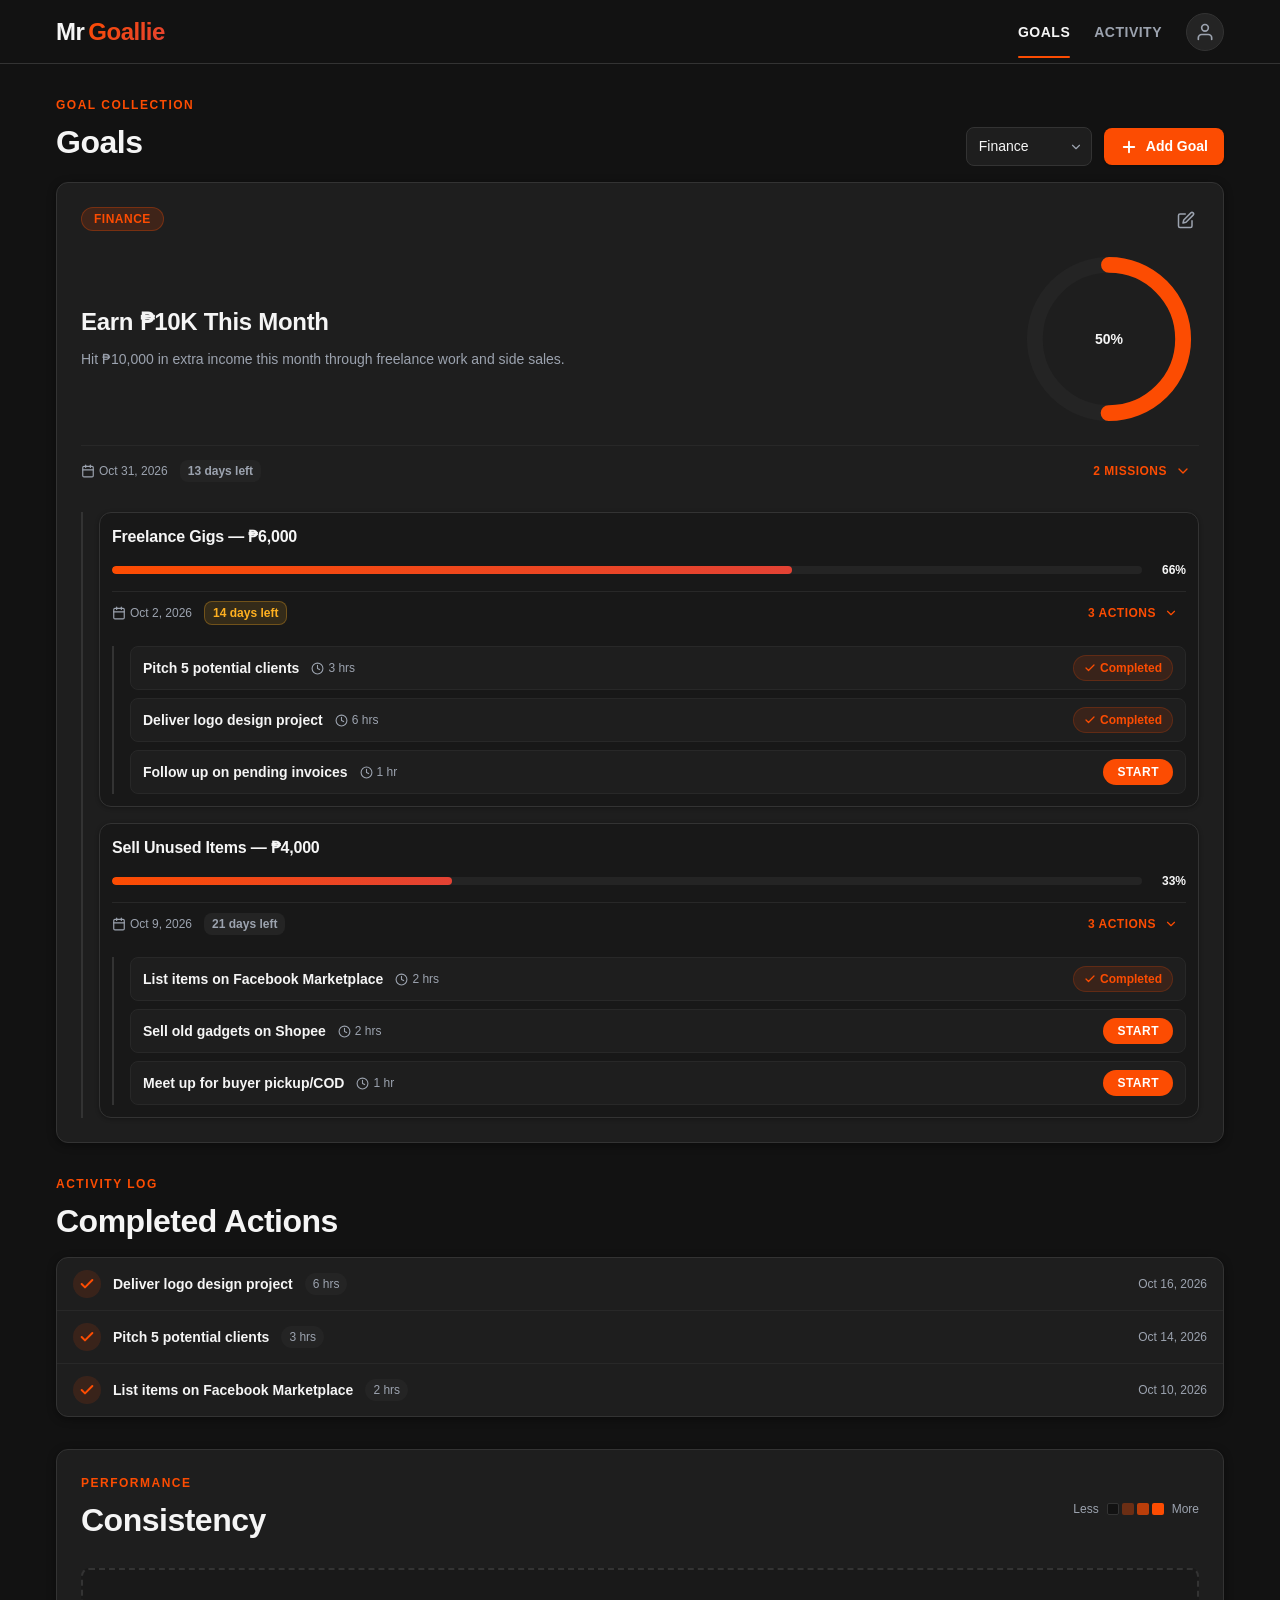
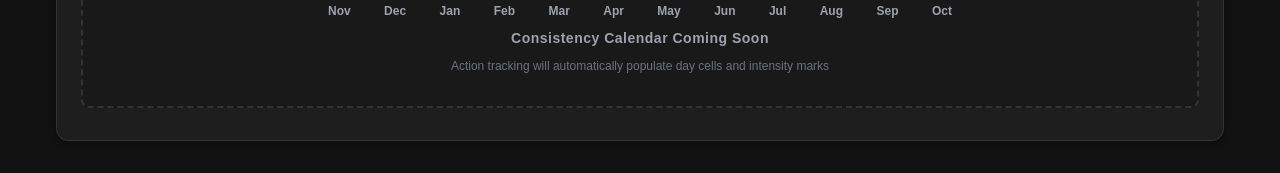
==== commit 9f10d243: "Improved: goal section mobile layout and gaol navagation" ====
--- a/index.html
+++ b/index.html
@@ -1,11 +1,13 @@
 <!DOCTYPE html>
 <html lang="en">
+
 <head>
   <meta charset="UTF-8">
   <meta name="viewport" content="width=device-width, initial-scale=1.0">
   <title>Mr Goallie — Athletic Goal Tracking &amp; Planning</title>
   <link rel="stylesheet" href="css/styles.css">
 </head>
+
 <body>
 
   <!-- Top Sticky Navigation Bar -->
@@ -18,12 +20,13 @@
       <div class="nav-right">
         <nav aria-label="Primary Navigation">
           <ul class="nav-links">
-            <li><a href="index.html" class="nav-link active" aria-current="page">Goals</a></li>
+            <li><a href="#goals-section" class="nav-link active" aria-current="page">Goals</a></li>
             <li><a href="#activity-section" class="nav-link">Activity</a></li>
           </ul>
         </nav>
         <a href="#profile" class="profile-btn" aria-label="User Profile">
-          <svg width="20" height="20" viewBox="0 0 24 24" fill="none" stroke="currentColor" stroke-width="2" stroke-linecap="round" stroke-linejoin="round" aria-hidden="true">
+          <svg width="20" height="20" viewBox="0 0 24 24" fill="none" stroke="currentColor" stroke-width="2"
+            stroke-linecap="round" stroke-linejoin="round" aria-hidden="true">
             <path d="M20 21v-2a4 4 0 0 0-4-4H8a4 4 0 0 0-4 4v2"></path>
             <circle cx="12" cy="7" r="4"></circle>
           </svg>
@@ -33,9 +36,9 @@
   </header>
 
   <main class="main-layout">
-    
+
     <!-- 1. Goal Collection Section -->
-    <section class="goals-section" aria-labelledby="goals-heading">
+    <section class="goals-section" id="goals-section" aria-labelledby="goals-heading">
       <div class="section-header-row">
         <div class="header-left">
           <span class="section-tag">Goal Collection</span>
@@ -56,7 +59,8 @@
           </div>
 
           <a href="goalForm.html" class="btn-primary">
-            <svg width="18" height="18" viewBox="0 0 24 24" fill="none" stroke="currentColor" stroke-width="2.5" stroke-linecap="round" stroke-linejoin="round" aria-hidden="true">
+            <svg width="18" height="18" viewBox="0 0 24 24" fill="none" stroke="currentColor" stroke-width="2.5"
+              stroke-linecap="round" stroke-linejoin="round" aria-hidden="true">
               <line x1="12" y1="5" x2="12" y2="19"></line>
               <line x1="5" y1="12" x2="19" y2="12"></line>
             </svg>
@@ -72,28 +76,30 @@
         <article class="goal-card mock-data" aria-labelledby="mock-goal-title">
           <!-- Top Row: Title, Category pill, Edit pencil -->
           <div class="goal-card-header">
+            <span class="category-pill">Finance</span>
+            <a href="goalForm.html" class="icon-btn" aria-label="Edit goal 'Earn ₱10K This Month'">
+              <svg width="18" height="18" viewBox="0 0 24 24" fill="none" stroke="currentColor" stroke-width="2"
+                stroke-linecap="round" stroke-linejoin="round" aria-hidden="true">
+                <path d="M11 4H4a2 2 0 0 0-2 2v14a2 2 0 0 0 2 2h14a2 2 0 0 0 2-2v-7"></path>
+                <path d="M18.5 2.5a2.121 2.121 0 0 1 3 3L12 15l-4 1 1-4 9.5-9.5z"></path>
+              </svg>
+            </a>
+          </div>
+
+          <!-- Middle Row: Description & Circular Progress Ring (50%) -->
+          <div class="goal-card-body">
             <div class="goal-title-group">
               <h2 id="mock-goal-title" class="goal-title">Earn ₱10K This Month</h2>
-              <span class="category-pill">Finance</span>
-            </div>
-            <a href="goalForm.html" class="icon-btn" aria-label="Edit goal 'Earn ₱10K This Month'">
-              <svg width="18" height="18" viewBox="0 0 24 24" fill="none" stroke="currentColor" stroke-width="2" stroke-linecap="round" stroke-linejoin="round" aria-hidden="true">
-                <path d="M11 4H4a2 2 0 0 0-2 2v14a2 2 0 0 0 2 2h14a2 2 0 0 0 2-2v-7"></path>
-                <path d="M18.5 2.5a2.121 2.121 0 0 1 3 3L12 15l-4 1 1-4 9.5-9.5z"></path>
-              </svg>
-            </a>
-          </div>
-
-          <!-- Middle Row: Description & Circular Progress Ring (50%) -->
-          <div class="goal-card-body">
-            <p class="goal-description">
-              Hit ₱10,000 in extra income this month through freelance work and side sales.
-            </p>
+              <p class="goal-description">
+                Hit ₱10,000 in extra income this month through freelance work and side sales.
+              </p>
+            </div>
             <div class="progress-ring-container" aria-label="Goal progress: 50%">
               <svg class="progress-ring-svg" viewBox="0 0 68 68" aria-hidden="true">
                 <circle class="progress-ring-track" cx="34" cy="34" r="28"></circle>
                 <!-- Circumference = 2 * PI * 28 = ~175.929; 50% dashoffset = 87.96 -->
-                <circle class="progress-ring-fill" cx="34" cy="34" r="28" stroke-dasharray="175.93" stroke-dashoffset="87.96"></circle>
+                <circle class="progress-ring-fill" cx="34" cy="34" r="28" stroke-dasharray="175.93"
+                  stroke-dashoffset="87.96"></circle>
               </svg>
               <span class="progress-ring-text">50%</span>
             </div>
@@ -103,7 +109,8 @@
           <div class="goal-card-footer">
             <div class="meta-group">
               <span class="meta-item">
-                <svg width="14" height="14" viewBox="0 0 24 24" fill="none" stroke="currentColor" stroke-width="2" stroke-linecap="round" stroke-linejoin="round" aria-hidden="true">
+                <svg width="14" height="14" viewBox="0 0 24 24" fill="none" stroke="currentColor" stroke-width="2"
+                  stroke-linecap="round" stroke-linejoin="round" aria-hidden="true">
                   <rect x="3" y="4" width="18" height="18" rx="2" ry="2"></rect>
                   <line x1="16" y1="2" x2="16" y2="6"></line>
                   <line x1="8" y1="2" x2="8" y2="6"></line>
@@ -114,9 +121,11 @@
               <span class="badge-days">13 days left</span>
             </div>
 
-            <button type="button" class="expand-toggle-btn" data-toggle="goal-1-missions" aria-expanded="true" aria-controls="goal-1-missions">
+            <button type="button" class="expand-toggle-btn" data-toggle="goal-1-missions" aria-expanded="true"
+              aria-controls="goal-1-missions">
               <span>2 Missions</span>
-              <svg width="16" height="16" viewBox="0 0 24 24" fill="none" stroke="currentColor" stroke-width="2" stroke-linecap="round" stroke-linejoin="round" aria-hidden="true">
+              <svg width="16" height="16" viewBox="0 0 24 24" fill="none" stroke="currentColor" stroke-width="2"
+                stroke-linecap="round" stroke-linejoin="round" aria-hidden="true">
                 <polyline points="6 9 12 15 18 9"></polyline>
               </svg>
             </button>
@@ -142,7 +151,8 @@
               <div class="mission-footer">
                 <div class="meta-group">
                   <span class="meta-item">
-                    <svg width="14" height="14" viewBox="0 0 24 24" fill="none" stroke="currentColor" stroke-width="2" stroke-linecap="round" stroke-linejoin="round" aria-hidden="true">
+                    <svg width="14" height="14" viewBox="0 0 24 24" fill="none" stroke="currentColor" stroke-width="2"
+                      stroke-linecap="round" stroke-linejoin="round" aria-hidden="true">
                       <rect x="3" y="4" width="18" height="18" rx="2" ry="2"></rect>
                       <line x1="16" y1="2" x2="16" y2="6"></line>
                       <line x1="8" y1="2" x2="8" y2="6"></line>
@@ -153,9 +163,11 @@
                   <span class="badge-days warning">14 days left</span>
                 </div>
 
-                <button type="button" class="expand-toggle-btn" data-toggle="mission-1-actions" aria-expanded="true" aria-controls="mission-1-actions">
+                <button type="button" class="expand-toggle-btn" data-toggle="mission-1-actions" aria-expanded="true"
+                  aria-controls="mission-1-actions">
                   <span>3 Actions</span>
-                  <svg width="14" height="14" viewBox="0 0 24 24" fill="none" stroke="currentColor" stroke-width="2" stroke-linecap="round" stroke-linejoin="round" aria-hidden="true">
+                  <svg width="14" height="14" viewBox="0 0 24 24" fill="none" stroke="currentColor" stroke-width="2"
+                    stroke-linecap="round" stroke-linejoin="round" aria-hidden="true">
                     <polyline points="6 9 12 15 18 9"></polyline>
                   </svg>
                 </button>
@@ -163,13 +175,14 @@
 
               <!-- Actions Container nested under Mission 1 -->
               <div id="mission-1-actions" class="actions-container expandable expanded">
-                
+
                 <!-- Action 1: Completed -->
                 <div class="action-card">
                   <div class="action-info">
                     <h4 class="action-title">Pitch 5 potential clients</h4>
                     <span class="action-duration">
-                      <svg width="13" height="13" viewBox="0 0 24 24" fill="none" stroke="currentColor" stroke-width="2" stroke-linecap="round" stroke-linejoin="round" aria-hidden="true">
+                      <svg width="13" height="13" viewBox="0 0 24 24" fill="none" stroke="currentColor" stroke-width="2"
+                        stroke-linecap="round" stroke-linejoin="round" aria-hidden="true">
                         <circle cx="12" cy="12" r="10"></circle>
                         <polyline points="12 6 12 12 16 14"></polyline>
                       </svg>
@@ -178,7 +191,8 @@
                   </div>
                   <div class="action-status-group">
                     <span class="action-completed-pill">
-                      <svg width="12" height="12" viewBox="0 0 24 24" fill="none" stroke="currentColor" stroke-width="2.5" stroke-linecap="round" stroke-linejoin="round" aria-hidden="true">
+                      <svg width="12" height="12" viewBox="0 0 24 24" fill="none" stroke="currentColor"
+                        stroke-width="2.5" stroke-linecap="round" stroke-linejoin="round" aria-hidden="true">
                         <polyline points="20 6 9 17 4 12"></polyline>
                       </svg>
                       <span>Completed</span>
@@ -191,7 +205,8 @@
                   <div class="action-info">
                     <h4 class="action-title">Deliver logo design project</h4>
                     <span class="action-duration">
-                      <svg width="13" height="13" viewBox="0 0 24 24" fill="none" stroke="currentColor" stroke-width="2" stroke-linecap="round" stroke-linejoin="round" aria-hidden="true">
+                      <svg width="13" height="13" viewBox="0 0 24 24" fill="none" stroke="currentColor" stroke-width="2"
+                        stroke-linecap="round" stroke-linejoin="round" aria-hidden="true">
                         <circle cx="12" cy="12" r="10"></circle>
                         <polyline points="12 6 12 12 16 14"></polyline>
                       </svg>
@@ -200,7 +215,8 @@
                   </div>
                   <div class="action-status-group">
                     <span class="action-completed-pill">
-                      <svg width="12" height="12" viewBox="0 0 24 24" fill="none" stroke="currentColor" stroke-width="2.5" stroke-linecap="round" stroke-linejoin="round" aria-hidden="true">
+                      <svg width="12" height="12" viewBox="0 0 24 24" fill="none" stroke="currentColor"
+                        stroke-width="2.5" stroke-linecap="round" stroke-linejoin="round" aria-hidden="true">
                         <polyline points="20 6 9 17 4 12"></polyline>
                       </svg>
                       <span>Completed</span>
@@ -213,7 +229,8 @@
                   <div class="action-info">
                     <h4 class="action-title">Follow up on pending invoices</h4>
                     <span class="action-duration">
-                      <svg width="13" height="13" viewBox="0 0 24 24" fill="none" stroke="currentColor" stroke-width="2" stroke-linecap="round" stroke-linejoin="round" aria-hidden="true">
+                      <svg width="13" height="13" viewBox="0 0 24 24" fill="none" stroke="currentColor" stroke-width="2"
+                        stroke-linecap="round" stroke-linejoin="round" aria-hidden="true">
                         <circle cx="12" cy="12" r="10"></circle>
                         <polyline points="12 6 12 12 16 14"></polyline>
                       </svg>
@@ -245,7 +262,8 @@
               <div class="mission-footer">
                 <div class="meta-group">
                   <span class="meta-item">
-                    <svg width="14" height="14" viewBox="0 0 24 24" fill="none" stroke="currentColor" stroke-width="2" stroke-linecap="round" stroke-linejoin="round" aria-hidden="true">
+                    <svg width="14" height="14" viewBox="0 0 24 24" fill="none" stroke="currentColor" stroke-width="2"
+                      stroke-linecap="round" stroke-linejoin="round" aria-hidden="true">
                       <rect x="3" y="4" width="18" height="18" rx="2" ry="2"></rect>
                       <line x1="16" y1="2" x2="16" y2="6"></line>
                       <line x1="8" y1="2" x2="8" y2="6"></line>
@@ -256,9 +274,11 @@
                   <span class="badge-days">21 days left</span>
                 </div>
 
-                <button type="button" class="expand-toggle-btn" data-toggle="mission-2-actions" aria-expanded="true" aria-controls="mission-2-actions">
+                <button type="button" class="expand-toggle-btn" data-toggle="mission-2-actions" aria-expanded="true"
+                  aria-controls="mission-2-actions">
                   <span>3 Actions</span>
-                  <svg width="14" height="14" viewBox="0 0 24 24" fill="none" stroke="currentColor" stroke-width="2" stroke-linecap="round" stroke-linejoin="round" aria-hidden="true">
+                  <svg width="14" height="14" viewBox="0 0 24 24" fill="none" stroke="currentColor" stroke-width="2"
+                    stroke-linecap="round" stroke-linejoin="round" aria-hidden="true">
                     <polyline points="6 9 12 15 18 9"></polyline>
                   </svg>
                 </button>
@@ -266,13 +286,14 @@
 
               <!-- Actions Container nested under Mission 2 -->
               <div id="mission-2-actions" class="actions-container expandable expanded">
-                
+
                 <!-- Action 1: Completed -->
                 <div class="action-card">
                   <div class="action-info">
                     <h4 class="action-title">List items on Facebook Marketplace</h4>
                     <span class="action-duration">
-                      <svg width="13" height="13" viewBox="0 0 24 24" fill="none" stroke="currentColor" stroke-width="2" stroke-linecap="round" stroke-linejoin="round" aria-hidden="true">
+                      <svg width="13" height="13" viewBox="0 0 24 24" fill="none" stroke="currentColor" stroke-width="2"
+                        stroke-linecap="round" stroke-linejoin="round" aria-hidden="true">
                         <circle cx="12" cy="12" r="10"></circle>
                         <polyline points="12 6 12 12 16 14"></polyline>
                       </svg>
@@ -281,7 +302,8 @@
                   </div>
                   <div class="action-status-group">
                     <span class="action-completed-pill">
-                      <svg width="12" height="12" viewBox="0 0 24 24" fill="none" stroke="currentColor" stroke-width="2.5" stroke-linecap="round" stroke-linejoin="round" aria-hidden="true">
+                      <svg width="12" height="12" viewBox="0 0 24 24" fill="none" stroke="currentColor"
+                        stroke-width="2.5" stroke-linecap="round" stroke-linejoin="round" aria-hidden="true">
                         <polyline points="20 6 9 17 4 12"></polyline>
                       </svg>
                       <span>Completed</span>
@@ -294,7 +316,8 @@
                   <div class="action-info">
                     <h4 class="action-title">Sell old gadgets on Shopee</h4>
                     <span class="action-duration">
-                      <svg width="13" height="13" viewBox="0 0 24 24" fill="none" stroke="currentColor" stroke-width="2" stroke-linecap="round" stroke-linejoin="round" aria-hidden="true">
+                      <svg width="13" height="13" viewBox="0 0 24 24" fill="none" stroke="currentColor" stroke-width="2"
+                        stroke-linecap="round" stroke-linejoin="round" aria-hidden="true">
                         <circle cx="12" cy="12" r="10"></circle>
                         <polyline points="12 6 12 12 16 14"></polyline>
                       </svg>
@@ -311,7 +334,8 @@
                   <div class="action-info">
                     <h4 class="action-title">Meet up for buyer pickup/COD</h4>
                     <span class="action-duration">
-                      <svg width="13" height="13" viewBox="0 0 24 24" fill="none" stroke="currentColor" stroke-width="2" stroke-linecap="round" stroke-linejoin="round" aria-hidden="true">
+                      <svg width="13" height="13" viewBox="0 0 24 24" fill="none" stroke="currentColor" stroke-width="2"
+                        stroke-linecap="round" stroke-linejoin="round" aria-hidden="true">
                         <circle cx="12" cy="12" r="10"></circle>
                         <polyline points="12 6 12 12 16 14"></polyline>
                       </svg>
@@ -345,7 +369,8 @@
         <div class="activity-row" role="listitem">
           <div class="activity-left">
             <span class="activity-icon" aria-hidden="true">
-              <svg width="16" height="16" viewBox="0 0 24 24" fill="none" stroke="currentColor" stroke-width="3" stroke-linecap="round" stroke-linejoin="round">
+              <svg width="16" height="16" viewBox="0 0 24 24" fill="none" stroke="currentColor" stroke-width="3"
+                stroke-linecap="round" stroke-linejoin="round">
                 <polyline points="20 6 9 17 4 12"></polyline>
               </svg>
             </span>
@@ -359,7 +384,8 @@
         <div class="activity-row" role="listitem">
           <div class="activity-left">
             <span class="activity-icon" aria-hidden="true">
-              <svg width="16" height="16" viewBox="0 0 24 24" fill="none" stroke="currentColor" stroke-width="3" stroke-linecap="round" stroke-linejoin="round">
+              <svg width="16" height="16" viewBox="0 0 24 24" fill="none" stroke="currentColor" stroke-width="3"
+                stroke-linecap="round" stroke-linejoin="round">
                 <polyline points="20 6 9 17 4 12"></polyline>
               </svg>
             </span>
@@ -373,7 +399,8 @@
         <div class="activity-row" role="listitem">
           <div class="activity-left">
             <span class="activity-icon" aria-hidden="true">
-              <svg width="16" height="16" viewBox="0 0 24 24" fill="none" stroke="currentColor" stroke-width="3" stroke-linecap="round" stroke-linejoin="round">
+              <svg width="16" height="16" viewBox="0 0 24 24" fill="none" stroke="currentColor" stroke-width="3"
+                stroke-linecap="round" stroke-linejoin="round">
                 <polyline points="20 6 9 17 4 12"></polyline>
               </svg>
             </span>
@@ -424,7 +451,8 @@
               <span>Oct</span>
             </div>
             <p class="calendar-placeholder-text">Consistency Calendar Coming Soon</p>
-            <p class="calendar-placeholder-subtext">Action tracking will automatically populate day cells and intensity marks</p>
+            <p class="calendar-placeholder-subtext">Action tracking will automatically populate day cells and intensity
+              marks</p>
           </div>
         </div>
       </div>
@@ -433,4 +461,5 @@
   </main>
 
 </body>
-</html>
+
+</html>
--- a/css/styles.css
+++ b/css/styles.css
@@ -15,7 +15,7 @@
   --color-primary: #FC4C02;
   --color-primary-accent: #E34234;
   --color-primary-glow: rgba(252, 76, 2, 0.25);
-  
+
   --color-text-primary: #F5F5F5;
   --color-text-muted: #9CA3AF;
   --color-border: #333333;
@@ -55,7 +55,9 @@
 /* --------------------------------------------------------------------------
    Modern Reset & Base Styles
    -------------------------------------------------------------------------- */
-*, *::before, *::after {
+*,
+*::before,
+*::after {
   box-sizing: border-box;
   margin: 0;
   padding: 0;
@@ -83,7 +85,10 @@
   text-decoration: none;
 }
 
-button, input, select, textarea {
+button,
+input,
+select,
+textarea {
   font: inherit;
   color: inherit;
 }
@@ -145,6 +150,7 @@
   background: linear-gradient(135deg, var(--color-primary), var(--color-primary-accent));
   -webkit-background-clip: text;
   -webkit-text-fill-color: transparent;
+  background-clip: text;
 }
 
 .nav-right {
@@ -306,7 +312,7 @@
   padding: 8px var(--space-4);
   border-radius: var(--radius-sm);
   text-decoration: none;
-  box-shadow: 0 1px 3px rgba(0,0,0,0.3);
+  box-shadow: 0 1px 3px rgba(0, 0, 0, 0.3);
   transition: background-color 0.15s ease, transform 0.1s ease;
 }
 
@@ -352,7 +358,7 @@
 
 .goal-title-group {
   display: flex;
-  align-items: center;
+  flex-direction: column;
   gap: var(--space-3);
   flex-wrap: wrap;
 }
@@ -417,8 +423,8 @@
 /* Circular Progress Ring */
 .progress-ring-container {
   position: relative;
-  width: 68px;
-  height: 68px;
+  width: 20vh;
+  height: 20vh;
   flex-shrink: 0;
   display: flex;
   align-items: center;
@@ -545,11 +551,11 @@
   background-color: var(--surface-nested);
   border: 1px solid var(--color-border);
   border-radius: var(--radius-md);
-  padding: var(--space-4);
-  display: flex;
-  flex-direction: column;
-  gap: var(--space-3);
-  box-shadow: 0 1px 4px rgba(0,0,0,0.3);
+  padding: var(--space-3);
+  display: flex;
+  flex-direction: column;
+  gap: var(--space-3);
+  box-shadow: 0 1px 4px rgba(0, 0, 0, 0.3);
 }
 
 .mission-header {
@@ -817,10 +823,22 @@
   border-radius: 2px;
 }
 
-.intensity-0 { background-color: #121212; border: 1px solid #333333; }
-.intensity-1 { background-color: rgba(252, 76, 2, 0.35); }
-.intensity-2 { background-color: rgba(252, 76, 2, 0.7); }
-.intensity-3 { background-color: #FC4C02; }
+.intensity-0 {
+  background-color: #121212;
+  border: 1px solid #333333;
+}
+
+.intensity-1 {
+  background-color: rgba(252, 76, 2, 0.35);
+}
+
+.intensity-2 {
+  background-color: rgba(252, 76, 2, 0.7);
+}
+
+.intensity-3 {
+  background-color: #FC4C02;
+}
 
 .calendar-placeholder-container {
   overflow-x: auto;
@@ -1064,7 +1082,8 @@
    -------------------------------------------------------------------------- */
 @media (min-width: 1024px) {
   .goals-grid {
-    grid-template-columns: 1fr; /* Single detailed tree layout for goal cards with missions */
+    grid-template-columns: 1fr;
+    /* Single detailed tree layout for goal cards with missions */
   }
 }
 
@@ -1094,19 +1113,16 @@
     padding: var(--space-4);
   }
 
-  .goal-card-header {
+  .goal-card-body {
     flex-direction: column;
     align-items: flex-start;
-  }
-
-  .goal-card-body {
-    flex-direction: column-reverse;
-    align-items: flex-start;
     gap: var(--space-4);
   }
 
   .progress-ring-container {
     align-self: center;
+    width: 30vh;
+    height: 30vh;
   }
 
   .missions-container,
@@ -1140,4 +1156,5 @@
 .mock-data {
   /* Targeted mockup styling if needed */
 }
-/* =================================================== */
+
+/* =================================================== */
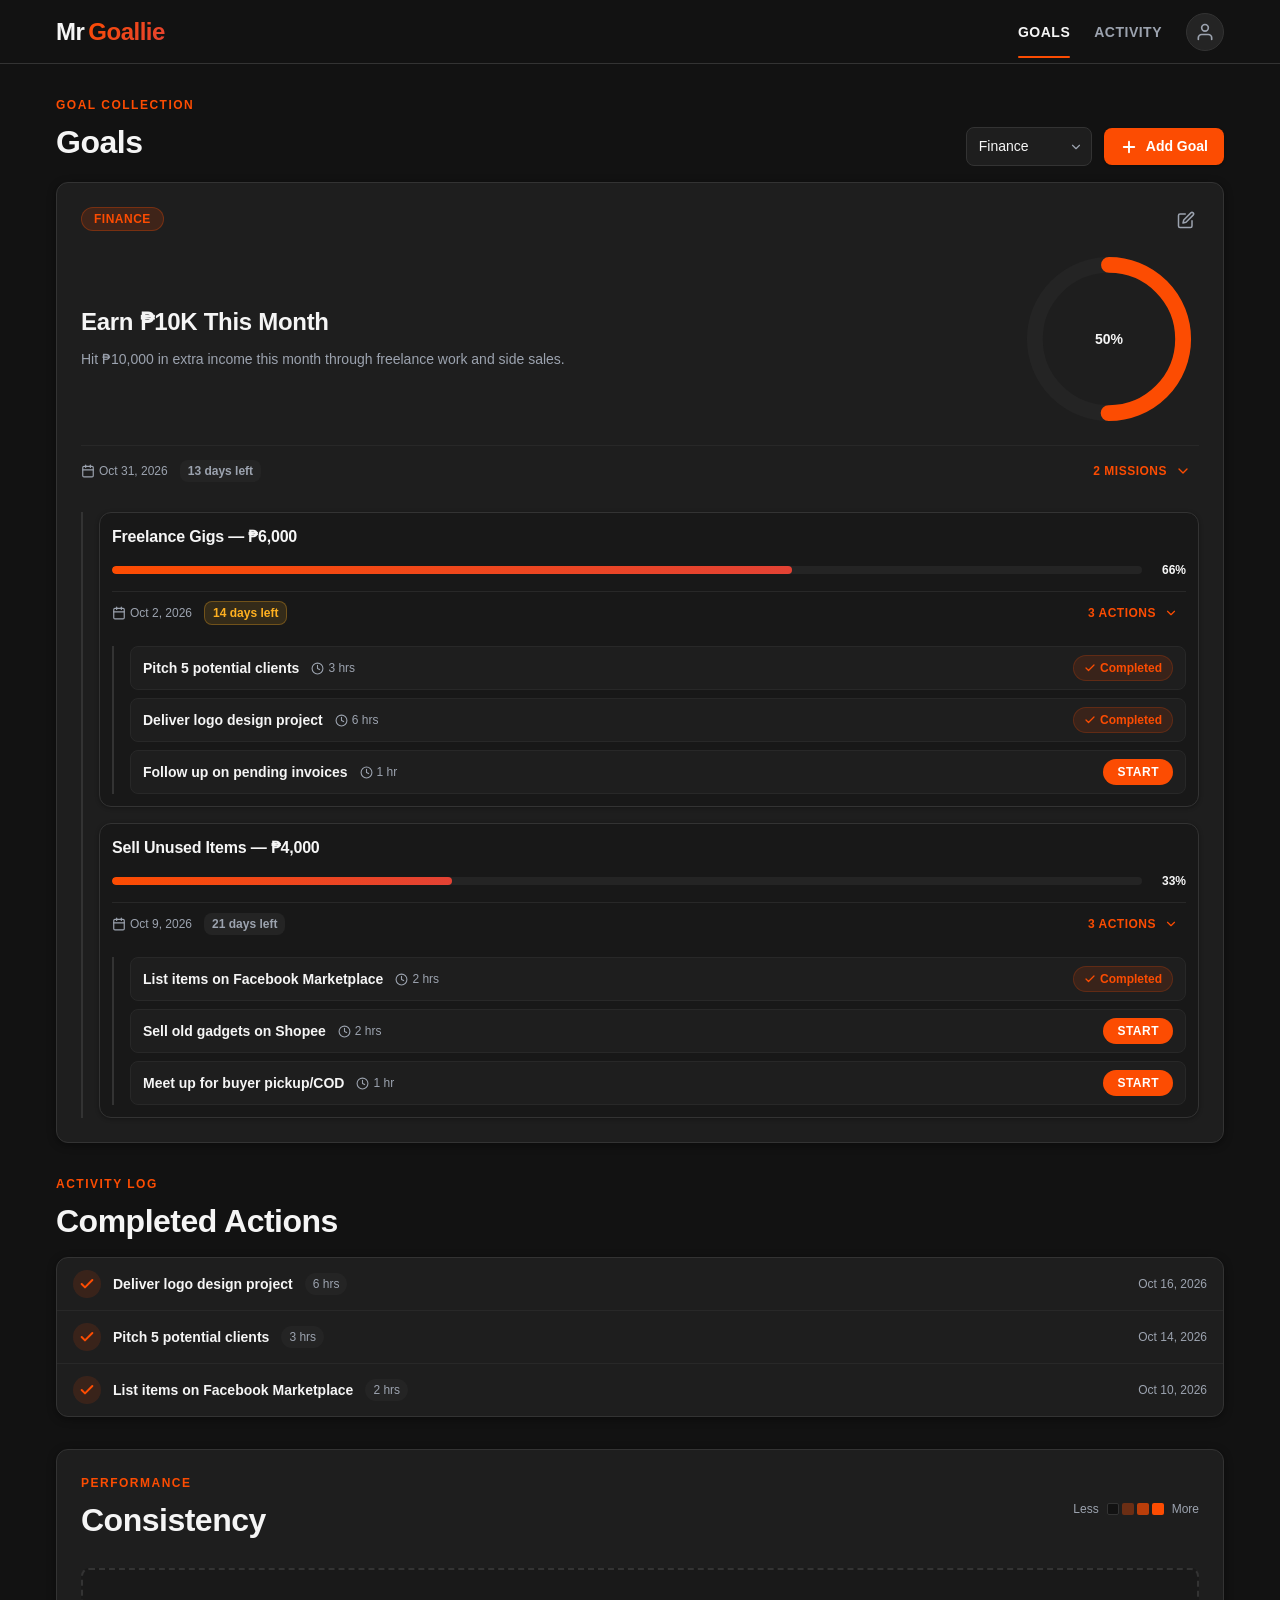
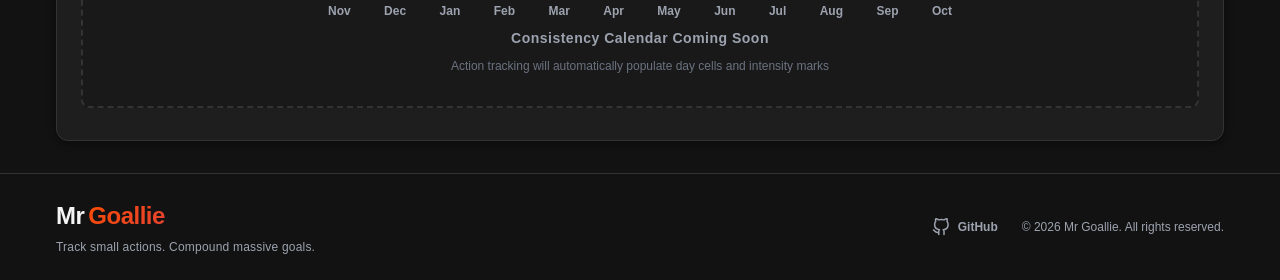
==== commit 0b3e8754: "Add site footer with branding and GitHub link" ====
--- a/index.html
+++ b/index.html
@@ -460,6 +460,28 @@
 
   </main>
 
+  <!-- Consistent Site Footer -->
+  <footer class="site-footer">
+    <div class="footer-container">
+      <div class="footer-brand-col">
+        <div class="brand-logo" aria-label="Mr Goallie Home">
+          Mr <span class="brand-gradient">Goallie</span>
+        </div>
+        <p class="footer-tagline">Track small actions. Compound massive goals.</p>
+      </div>
+
+      <div class="footer-meta-col">
+        <a href="https://github.com" class="footer-link" target="_blank" rel="noopener noreferrer" aria-label="GitHub Profile">
+          <svg width="18" height="18" viewBox="0 0 24 24" fill="none" stroke="currentColor" stroke-width="2" stroke-linecap="round" stroke-linejoin="round" aria-hidden="true">
+            <path d="M9 19c-5 1.5-5-2.5-7-3m14 6v-3.87a3.37 3.37 0 0 0-.94-2.61c3.14-.35 6.44-1.54 6.44-7A5.44 5.44 0 0 0 20 4.77 5.07 5.07 0 0 0 19.91 1S18.73.65 16 2.48a13.38 13.38 0 0 0-7 0C6.27.65 5.09 1 5.09 1A5.07 5.07 0 0 0 5 4.77a5.44 5.44 0 0 0-1.5 3.78c0 5.42 3.3 6.61 6.44 7A3.37 3.37 0 0 0 9 18.13V22"></path>
+          </svg>
+          <span>GitHub</span>
+        </a>
+        <span class="footer-copyright">&copy; 2026 Mr Goallie. All rights reserved.</span>
+      </div>
+    </div>
+  </footer>
+
 </body>
 
 </html>
--- a/css/styles.css
+++ b/css/styles.css
@@ -71,6 +71,8 @@
 
 body {
   min-height: 100vh;
+  display: flex;
+  flex-direction: column;
   background-color: var(--bg-color);
   color: var(--color-text-primary);
   font-family: var(--font-stack);
@@ -218,6 +220,8 @@
    Layout & Dashboard Container
    -------------------------------------------------------------------------- */
 .main-layout {
+  flex: 1;
+  width: 100%;
   max-width: 1200px;
   margin: 0 auto;
   padding: var(--space-8) var(--space-4) var(--space-8);
@@ -887,6 +891,8 @@
    Google Forms style single-column centered card layout
    -------------------------------------------------------------------------- */
 .form-page-layout {
+  flex: 1;
+  width: 100%;
   max-width: 720px;
   margin: 0 auto;
   padding: var(--space-8) var(--space-4);
@@ -1072,6 +1078,69 @@
 
 .btn-submit:active {
   transform: scale(0.98);
+}
+
+/* --------------------------------------------------------------------------
+   Site Footer
+   Consistent athletic, data-forward dark footer matching design system
+   -------------------------------------------------------------------------- */
+.site-footer {
+  width: 100%;
+  background-color: #121212;
+  border-top: 1px solid var(--color-border);
+  margin-top: auto;
+}
+
+.footer-container {
+  width: 100%;
+  max-width: 1200px;
+  margin: 0 auto;
+  padding: var(--space-6) var(--space-4);
+  display: flex;
+  align-items: center;
+  justify-content: space-between;
+  gap: var(--space-4);
+  flex-wrap: wrap;
+}
+
+.footer-brand-col {
+  display: flex;
+  flex-direction: column;
+  gap: var(--space-1);
+}
+
+.footer-tagline {
+  font-size: var(--text-xs);
+  color: var(--color-text-muted);
+  font-weight: 500;
+  letter-spacing: 0.2px;
+}
+
+.footer-meta-col {
+  display: flex;
+  align-items: center;
+  gap: var(--space-6);
+  flex-wrap: wrap;
+}
+
+.footer-link {
+  display: inline-flex;
+  align-items: center;
+  gap: var(--space-2);
+  font-size: var(--text-xs);
+  font-weight: 600;
+  color: var(--color-text-muted);
+  transition: color 0.15s ease;
+}
+
+.footer-link:hover {
+  color: var(--color-primary);
+}
+
+.footer-copyright {
+  font-size: var(--text-xs);
+  color: var(--color-text-muted);
+  font-weight: 500;
 }
 
 /* --------------------------------------------------------------------------
@@ -1147,6 +1216,20 @@
   .form-card {
     padding: var(--space-4);
   }
+
+  .footer-container {
+    flex-direction: column;
+    align-items: flex-start;
+    gap: var(--space-4);
+    padding: var(--space-6) var(--space-3);
+  }
+
+  .footer-meta-col {
+    width: 100%;
+    flex-direction: column;
+    align-items: flex-start;
+    gap: var(--space-2);
+  }
 }
 
 /* ===================================================
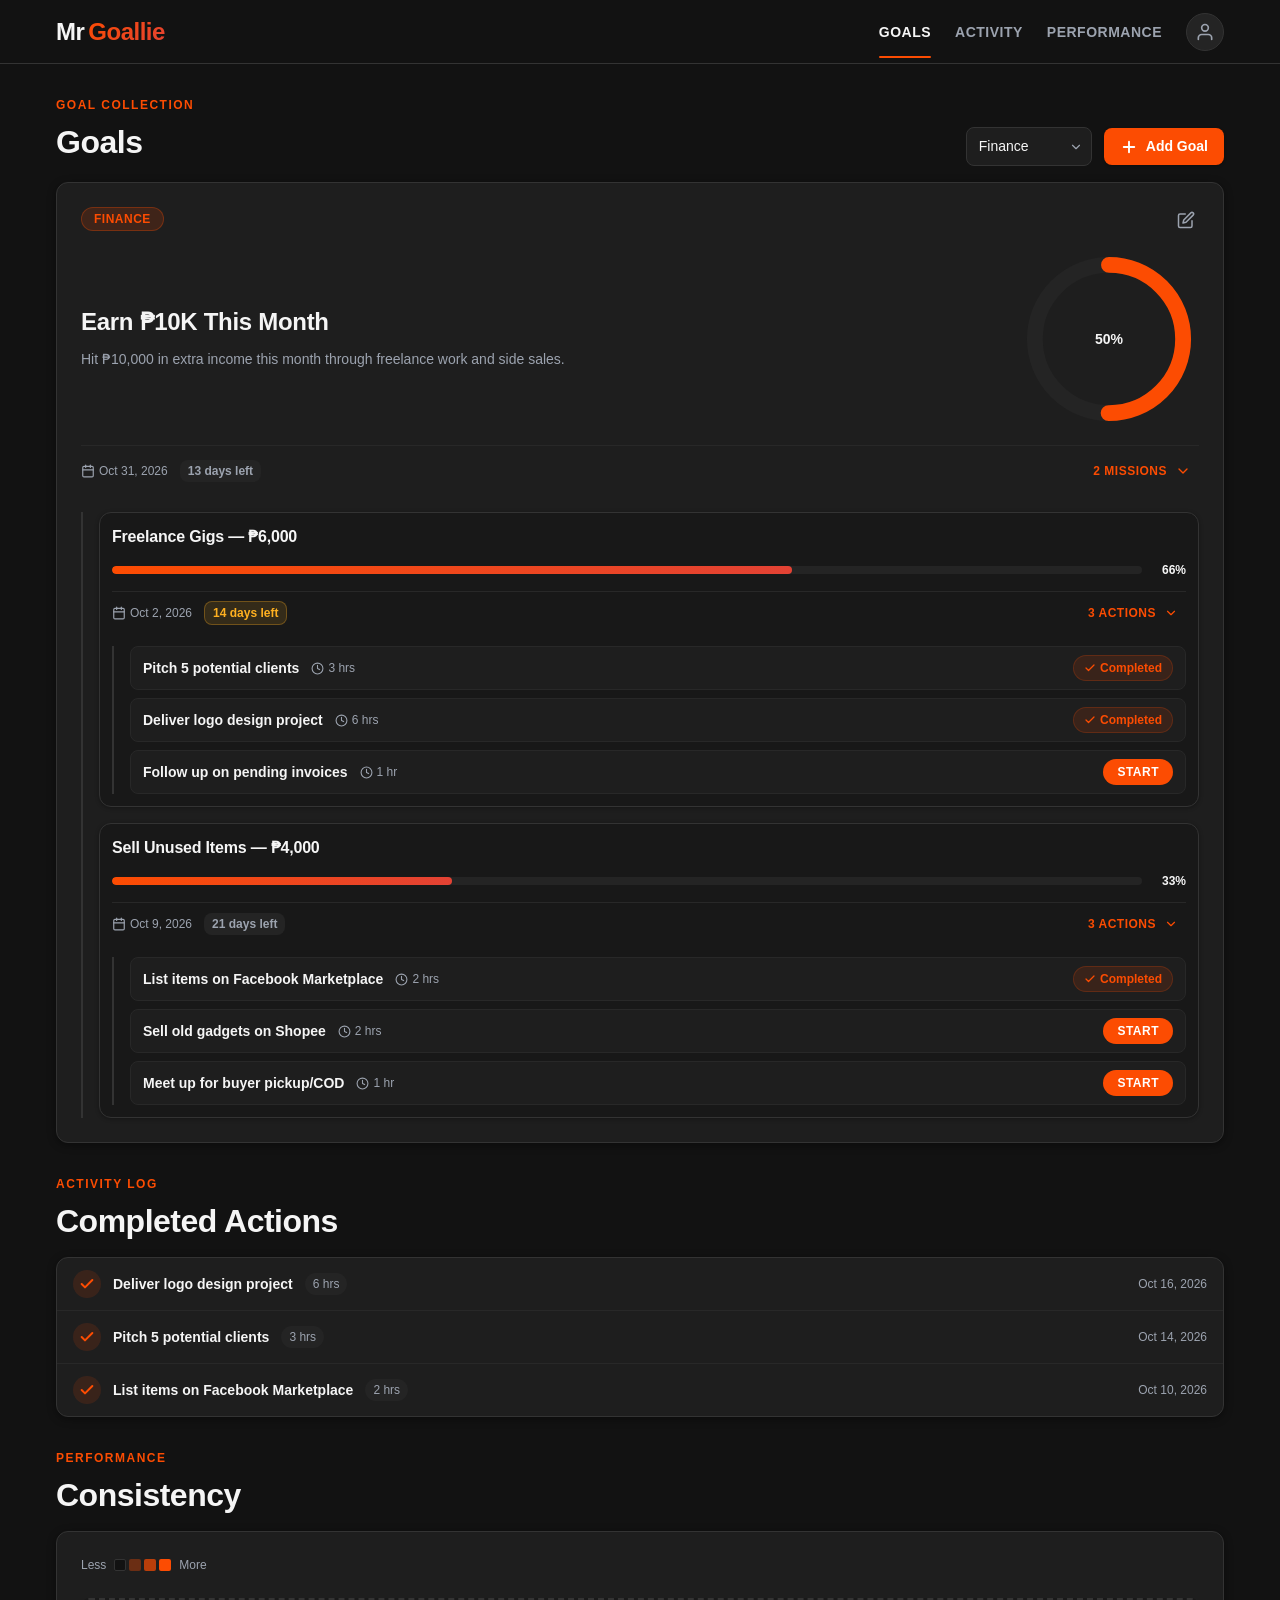
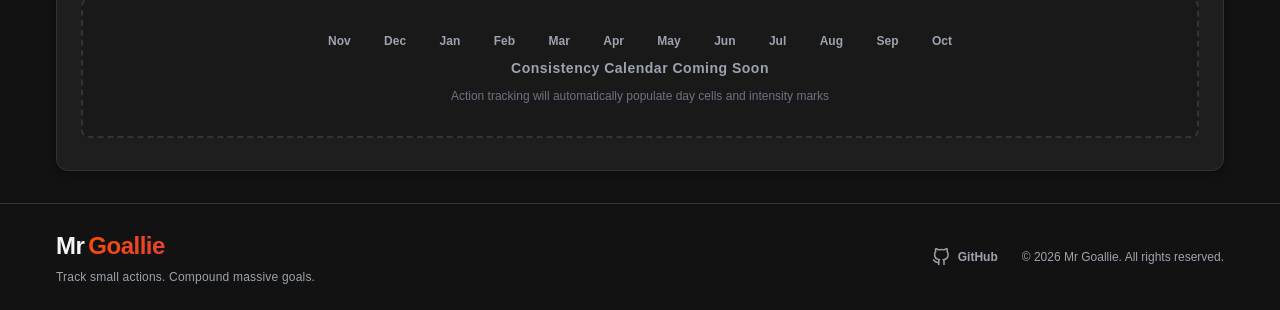
==== commit 7e8b827a: "Add Performance section link and adjust scroll padding" ====
--- a/index.html
+++ b/index.html
@@ -22,6 +22,7 @@
           <ul class="nav-links">
             <li><a href="#goals-section" class="nav-link active" aria-current="page">Goals</a></li>
             <li><a href="#activity-section" class="nav-link">Activity</a></li>
+            <li><a href="#calendar-section" class="nav-link">Performance</a></li>
           </ul>
         </nav>
         <a href="#profile" class="profile-btn" aria-label="User Profile">
@@ -413,13 +414,13 @@
     </section>
 
     <!-- 3. Consistency Calendar (Empty Placeholder Frame & Legend) -->
-    <section class="calendar-section" aria-labelledby="calendar-heading">
+    <section id="calendar-section" class="calendar-section" aria-labelledby="calendar-heading">
+      <div class="header-left">
+        <span class="section-tag">Performance</span>
+        <h2 id="calendar-heading" class="section-title">Consistency</h2>
+      </div>
       <div class="calendar-card">
         <div class="calendar-header-row">
-          <div class="header-left">
-            <span class="section-tag">Performance</span>
-            <h2 id="calendar-heading" class="section-title">Consistency</h2>
-          </div>
 
           <div class="calendar-legend" aria-label="Consistency intensity scale">
             <span>Less</span>
@@ -471,9 +472,13 @@
       </div>
 
       <div class="footer-meta-col">
-        <a href="https://github.com" class="footer-link" target="_blank" rel="noopener noreferrer" aria-label="GitHub Profile">
-          <svg width="18" height="18" viewBox="0 0 24 24" fill="none" stroke="currentColor" stroke-width="2" stroke-linecap="round" stroke-linejoin="round" aria-hidden="true">
-            <path d="M9 19c-5 1.5-5-2.5-7-3m14 6v-3.87a3.37 3.37 0 0 0-.94-2.61c3.14-.35 6.44-1.54 6.44-7A5.44 5.44 0 0 0 20 4.77 5.07 5.07 0 0 0 19.91 1S18.73.65 16 2.48a13.38 13.38 0 0 0-7 0C6.27.65 5.09 1 5.09 1A5.07 5.07 0 0 0 5 4.77a5.44 5.44 0 0 0-1.5 3.78c0 5.42 3.3 6.61 6.44 7A3.37 3.37 0 0 0 9 18.13V22"></path>
+        <a href="https://github.com" class="footer-link" target="_blank" rel="noopener noreferrer"
+          aria-label="GitHub Profile">
+          <svg width="18" height="18" viewBox="0 0 24 24" fill="none" stroke="currentColor" stroke-width="2"
+            stroke-linecap="round" stroke-linejoin="round" aria-hidden="true">
+            <path
+              d="M9 19c-5 1.5-5-2.5-7-3m14 6v-3.87a3.37 3.37 0 0 0-.94-2.61c3.14-.35 6.44-1.54 6.44-7A5.44 5.44 0 0 0 20 4.77 5.07 5.07 0 0 0 19.91 1S18.73.65 16 2.48a13.38 13.38 0 0 0-7 0C6.27.65 5.09 1 5.09 1A5.07 5.07 0 0 0 5 4.77a5.44 5.44 0 0 0-1.5 3.78c0 5.42 3.3 6.61 6.44 7A3.37 3.37 0 0 0 9 18.13V22">
+            </path>
           </svg>
           <span>GitHub</span>
         </a>
--- a/css/styles.css
+++ b/css/styles.css
@@ -67,6 +67,7 @@
   font-size: 16px;
   color-scheme: dark;
   scroll-behavior: smooth;
+  scroll-padding-top: 80px;
 }
 
 body {
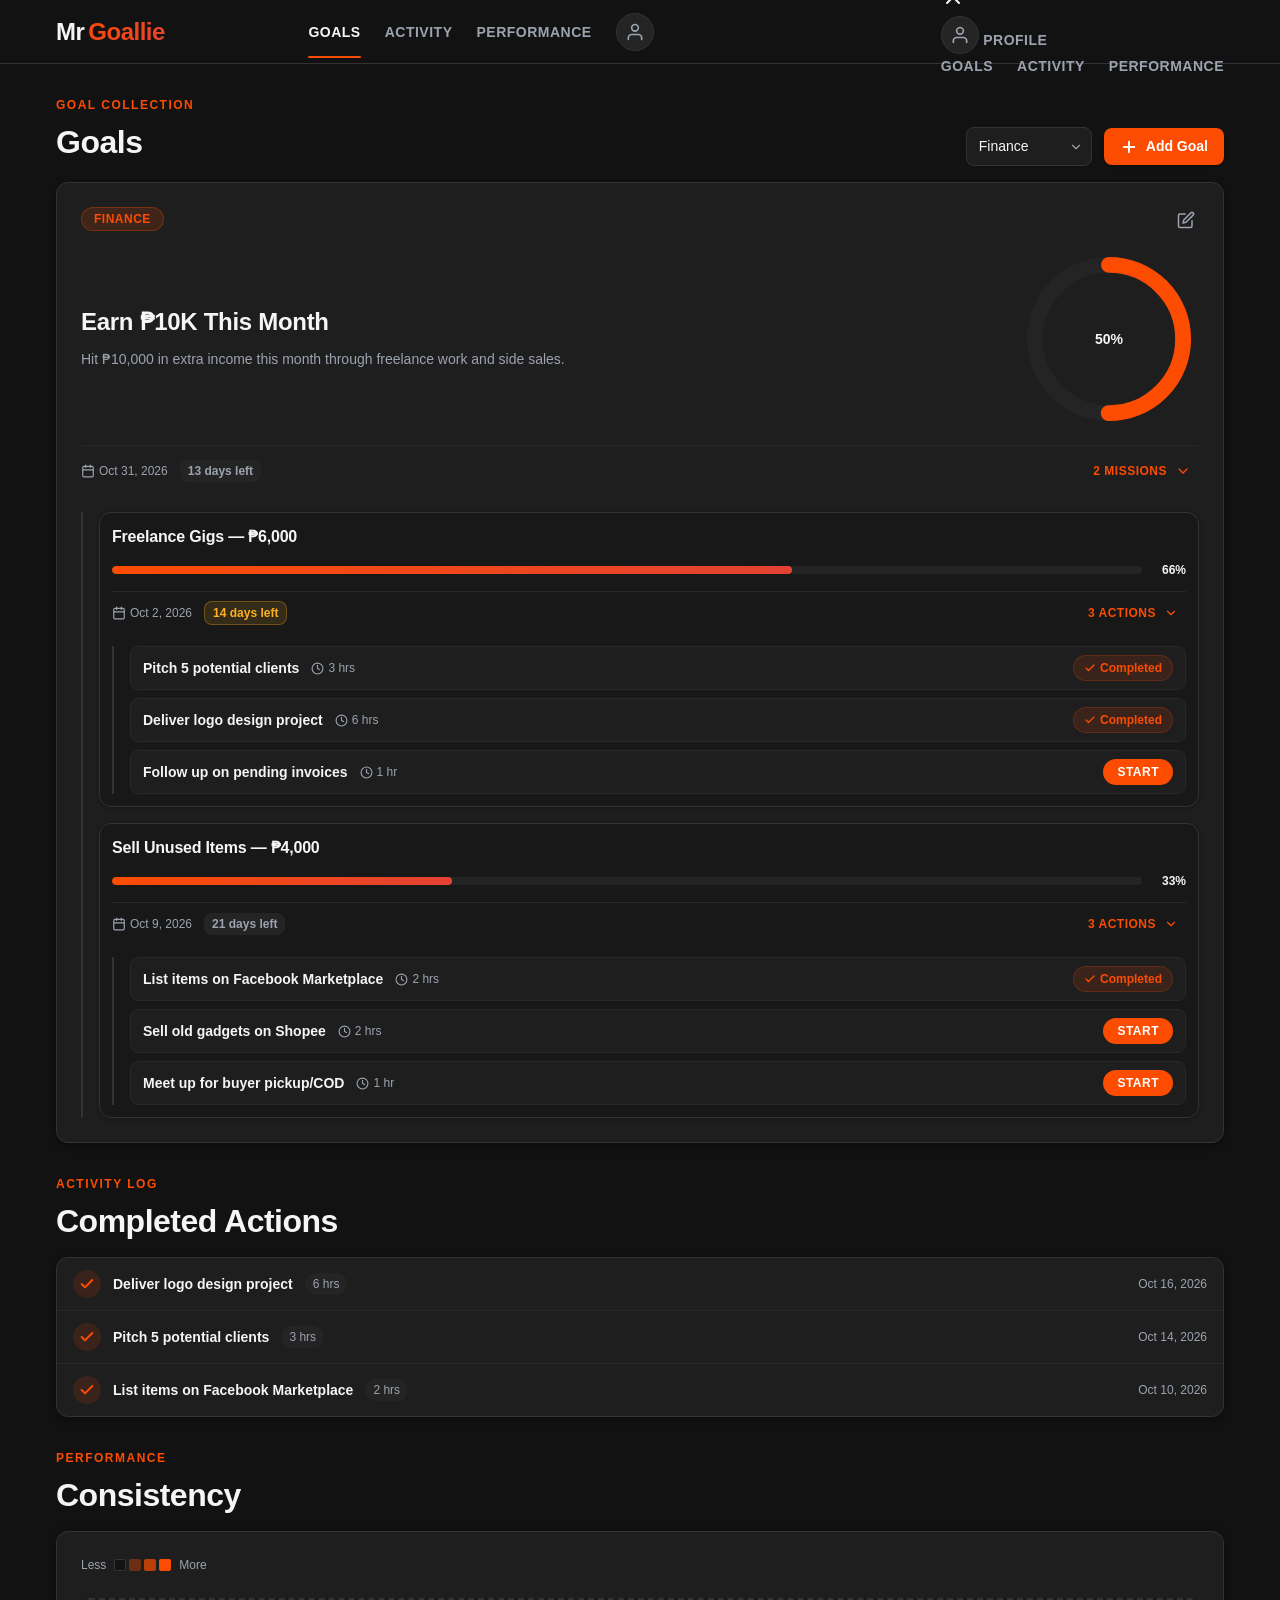
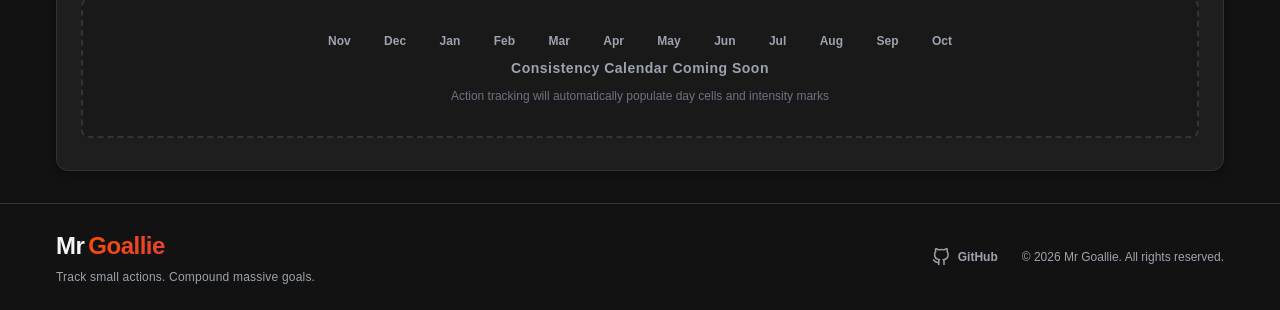
==== commit 45233b68: "Add hamburger button and side navigation panel for mobile" ====
--- a/index.html
+++ b/index.html
@@ -33,6 +33,41 @@
           </svg>
         </a>
       </div>
+
+      <button class="hamburger-btn" aria-label="Toggle Menu">
+        <span class="bar"></span>
+        <span class="bar"></span>
+        <span class="bar"></span>
+      </button>
+
+      <!-- Half Navigation Panel -->
+      <div class="side-nav">
+        <svg class="close-btn" width="24" height="24" viewBox="0 0 24 24" fill="none" stroke="currentColor"
+          stroke-width="2" stroke-linecap="round" stroke-linejoin="round" aria-label="Close Menu">
+          <line x1="18" y1="6" x2="6" y2="18"></line>
+          <line x1="6" y1="6" x2="18" y2="18"></line>
+        </svg>
+
+        <nav class="side-nav-panel" >
+        <div class="profile-btn-side">
+          <a href="#profile" class="profile-btn" aria-label="User Profile">
+            <svg width="20" height="20" viewBox="0 0 24 24" fill="none" stroke="currentColor" stroke-width="2"
+              stroke-linecap="round" stroke-linejoin="round" aria-hidden="true">
+              <path d="M20 21v-2a4 4 0 0 0-4-4H8a4 4 0 0 0-4 4v2"></path>
+              <circle cx="12" cy="7" r="4"></circle>
+            </svg>
+          </a>
+          <span class="nav-link">Profile</span>
+        </div>
+
+        <ul class="nav-links side">
+          <li><a href="#goals-section" class="nav-link">Goals</a></li>
+          <li><a href="#activity-section" class="nav-link">Activity</a></li>
+          <li><a href="#calendar-section" class="nav-link">Performance</a></li>
+        </ul>
+        </nav>
+      </div>
+
     </div>
   </header>
 
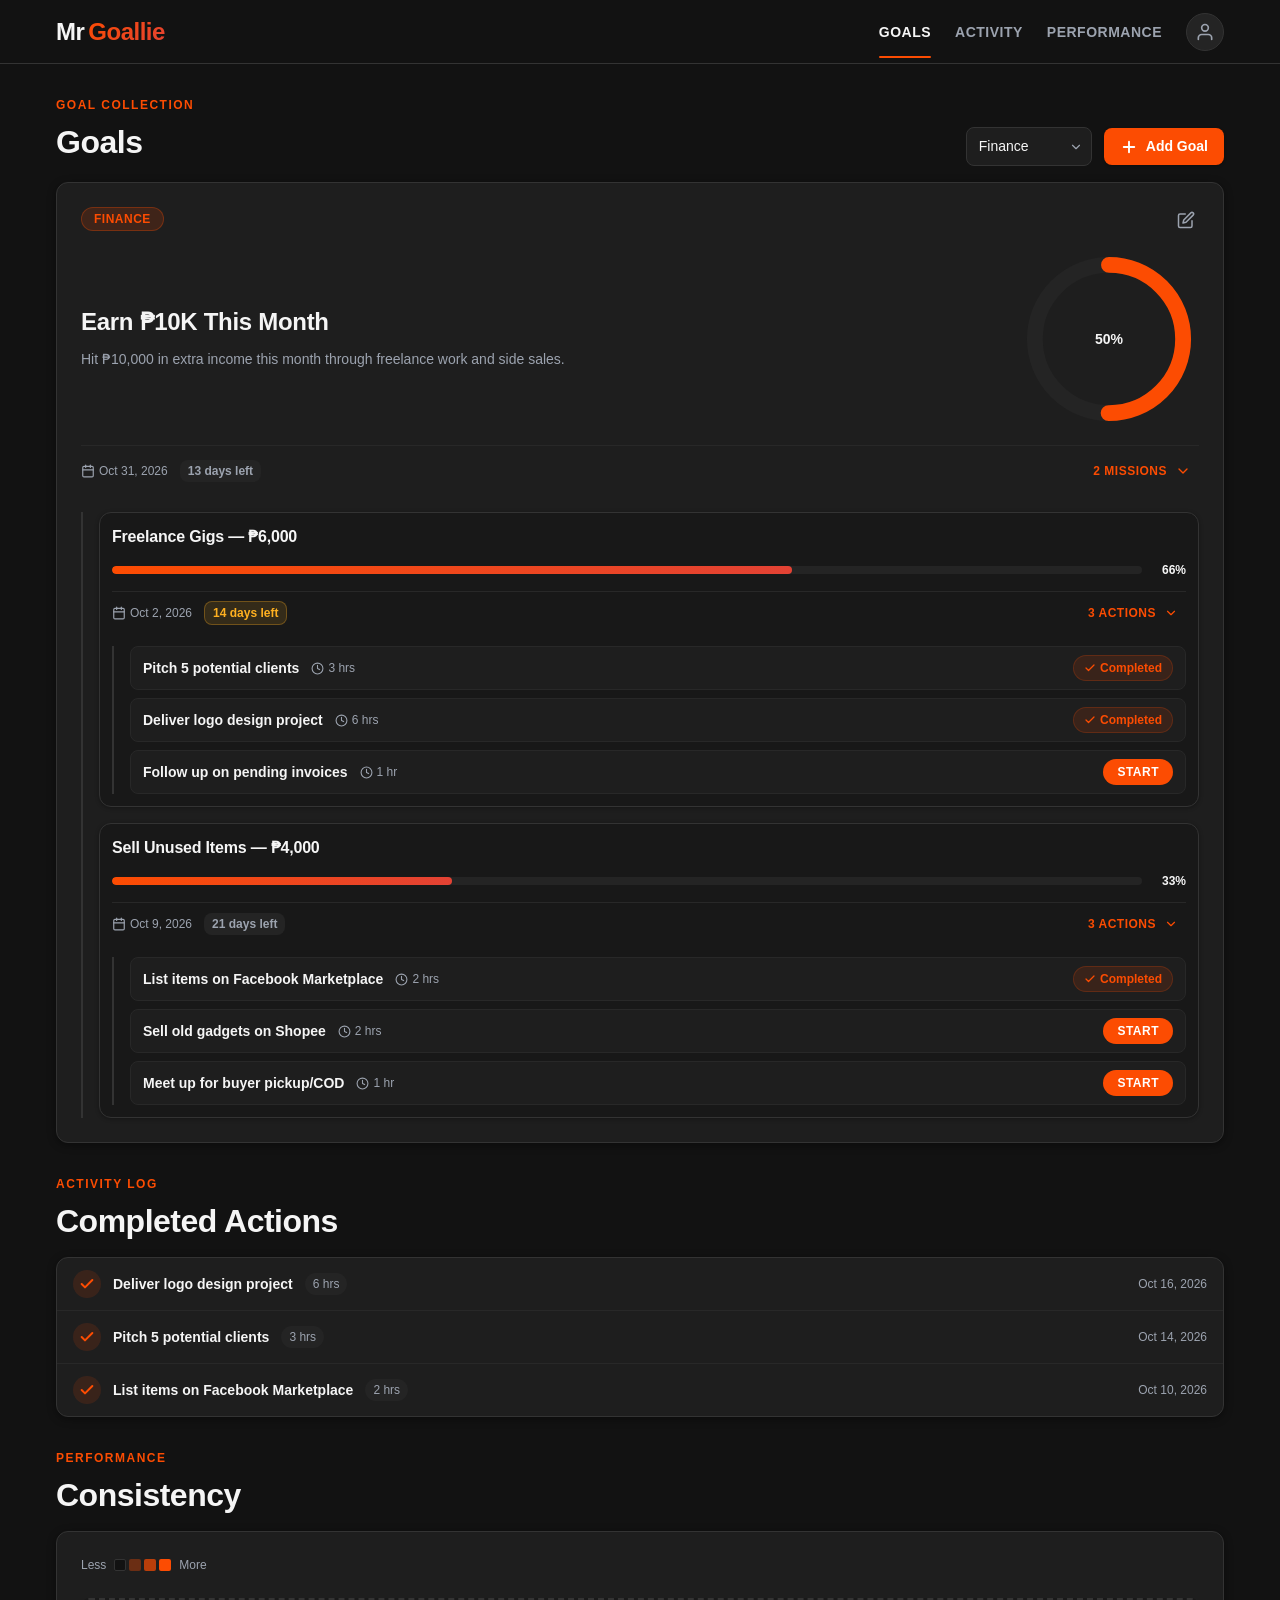
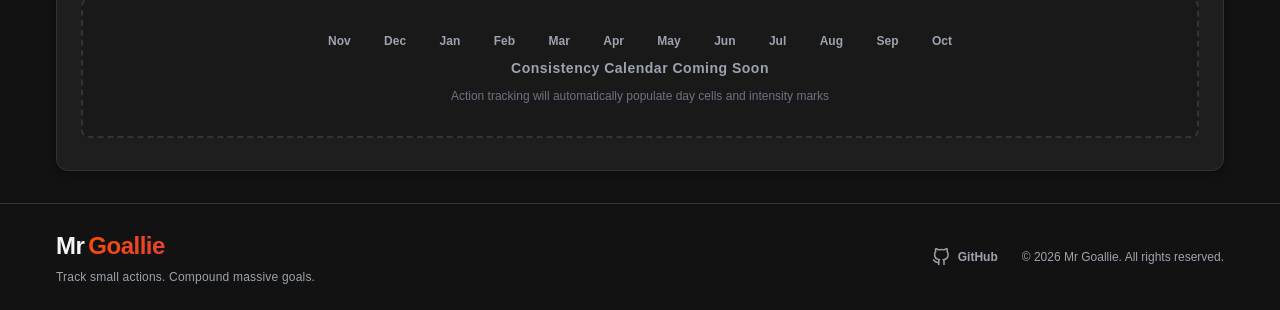
==== commit b6b494a9: "Add hamburger button functionality - Add index.js file and adjust side nav panel layout" ====
--- a/index.html
+++ b/index.html
@@ -34,15 +34,15 @@
         </a>
       </div>
 
-      <button class="hamburger-btn" aria-label="Toggle Menu">
+      <button id="hamburger-btn" class="hamburger-btn" aria-label="Toggle Menu">
         <span class="bar"></span>
         <span class="bar"></span>
         <span class="bar"></span>
       </button>
 
       <!-- Half Navigation Panel -->
-      <div class="side-nav">
-        <svg class="close-btn" width="24" height="24" viewBox="0 0 24 24" fill="none" stroke="currentColor"
+      <div id="side-nav-panel" class="side-nav visually-hidden ">
+        <svg id="close-btn" class="close-btn" width="24" height="24" viewBox="0 0 24 24" fill="none" stroke="currentColor"
           stroke-width="2" stroke-linecap="round" stroke-linejoin="round" aria-label="Close Menu">
           <line x1="18" y1="6" x2="6" y2="18"></line>
           <line x1="6" y1="6" x2="18" y2="18"></line>
@@ -522,6 +522,8 @@
     </div>
   </footer>
 
+  <script src="index.js"></script>
+
 </body>
 
 </html>
--- a/css/styles.css
+++ b/css/styles.css
@@ -215,6 +215,76 @@
 .profile-btn:hover {
   border-color: var(--color-primary);
   color: var(--color-text-primary);
+}
+
+
+/* Hamburger Button */
+.hamburger-btn {
+  display: none;
+  flex-direction: column;
+  justify-content: space-between;
+  width: 30px;
+  height: 20px;
+  background: var(--surface-card);
+  border: none;
+  box-sizing: content-box;
+  padding: var(--space-2);
+  border-radius: var(--radius-sm);
+  box-shadow: var(--card-shadow);
+}
+
+.hamburger-btn .bar {
+  width: 100%;
+  height: 3px;
+  background-color: var(--color-primary);
+  border-radius: 4px;
+}
+
+.side-nav {
+  display: flex;
+  flex-direction: column;
+  position: fixed;
+  top: 0;
+  right: 0;
+  width: 50vw;
+  height: 100vh;
+  box-shadow: var(--card-shadow);
+  background-color: var(--surface-card);
+  padding: var(--space-4);
+  z-index: 1000;
+}
+
+.side-nav-panel {
+  display: flex;
+  flex-direction: column;
+  gap: var(--space-8);
+  padding: var(--space-1) var(--space-8);
+}
+
+.nav-links.side {
+  flex-direction: column;
+  align-items: flex-start;
+}
+
+.close-btn {
+  align-self: flex-end;
+  width: 30px;
+  height: 30px;
+  stroke: var(--color-primary);
+  border: none;
+}
+
+.profile-btn-side {
+  display: flex;
+  flex-direction: column;
+  justify-content: center;
+  align-items: center;
+  border-bottom: 2px solid var(--color-border);
+}
+
+.profile-btn-side .profile-btn {
+  width: 50px;
+  height: 50px;
 }
 
 /* --------------------------------------------------------------------------
@@ -1168,15 +1238,24 @@
   }
 
   .nav-right {
-    gap: var(--space-3);
+    display: none;
   }
 
   .nav-links {
-    gap: var(--space-3);
+    gap: var(--space-6);
   }
 
   .nav-link {
+    font-size: var(--text-base);
+  }
+
+
+  .profile-btn-side .nav-link {
     font-size: var(--text-xs);
+  }
+
+  .hamburger-btn {
+    display: flex;
   }
 
   .goal-card {
